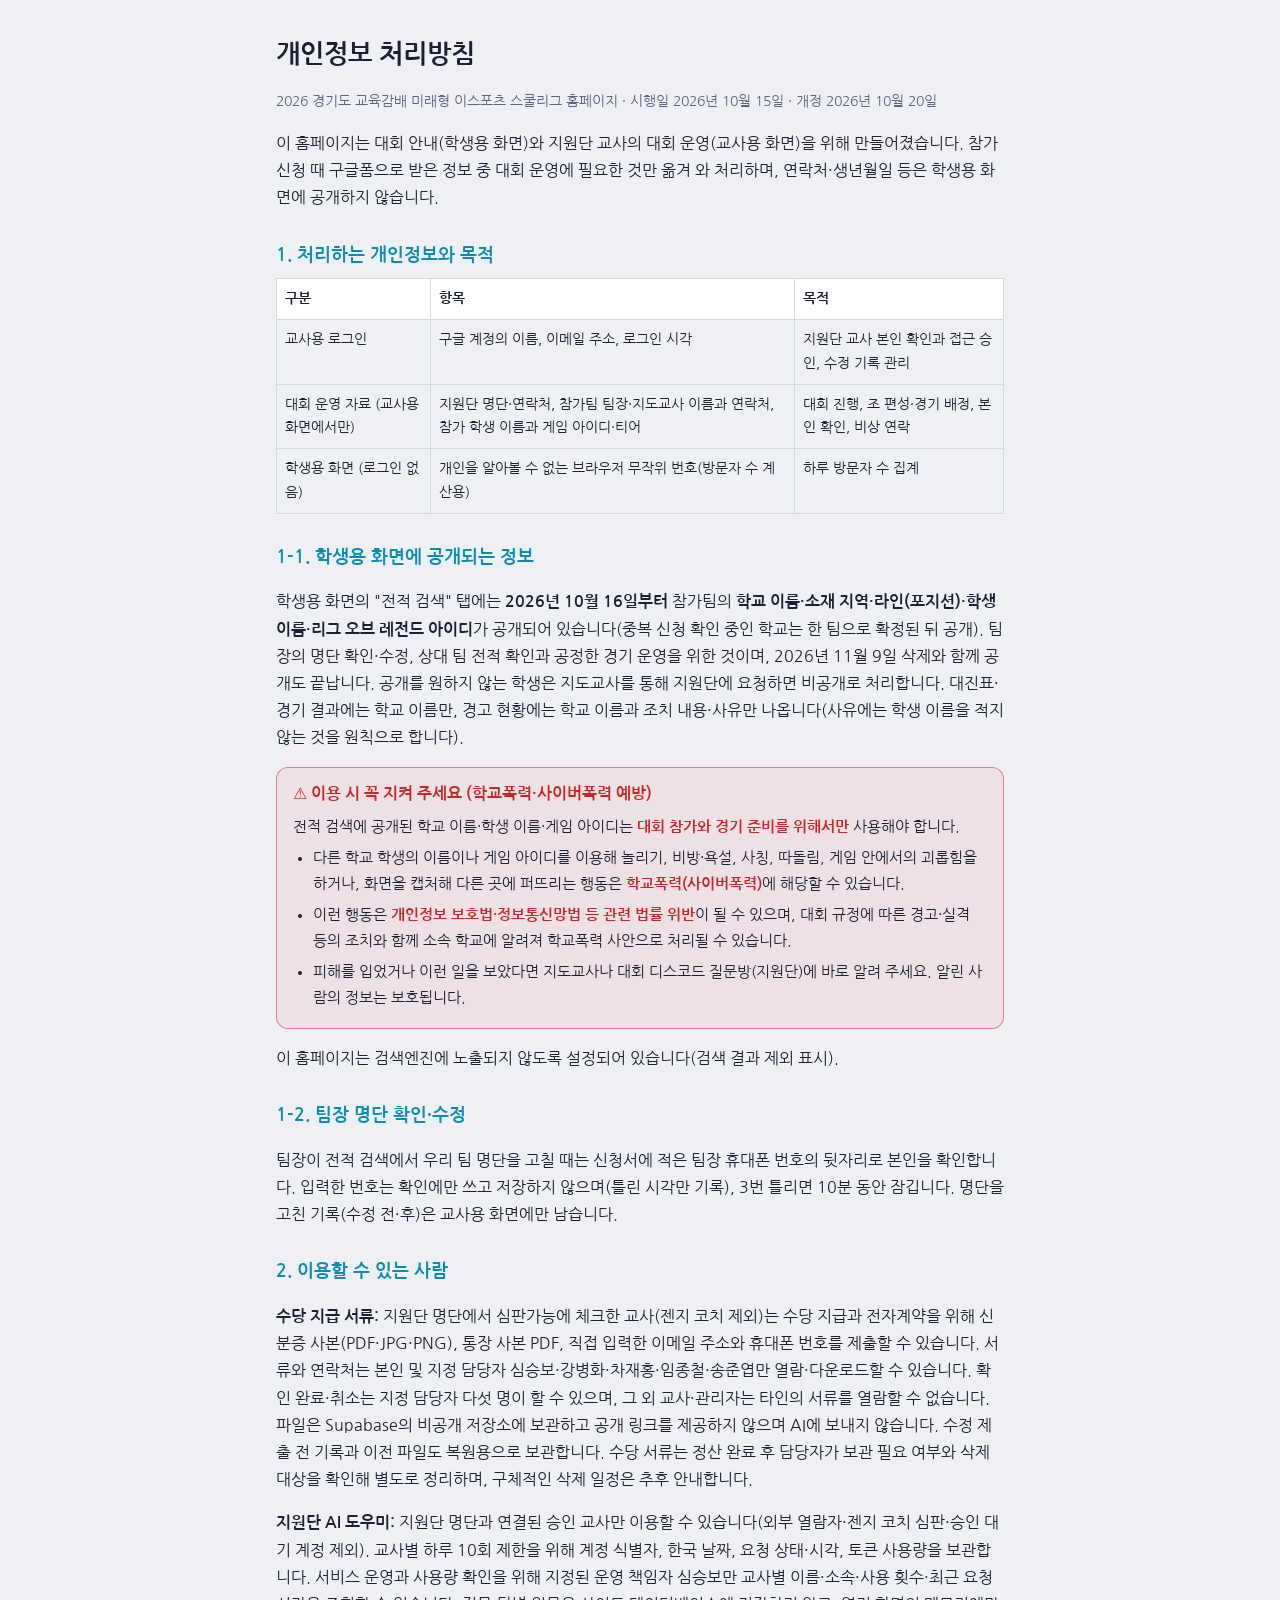
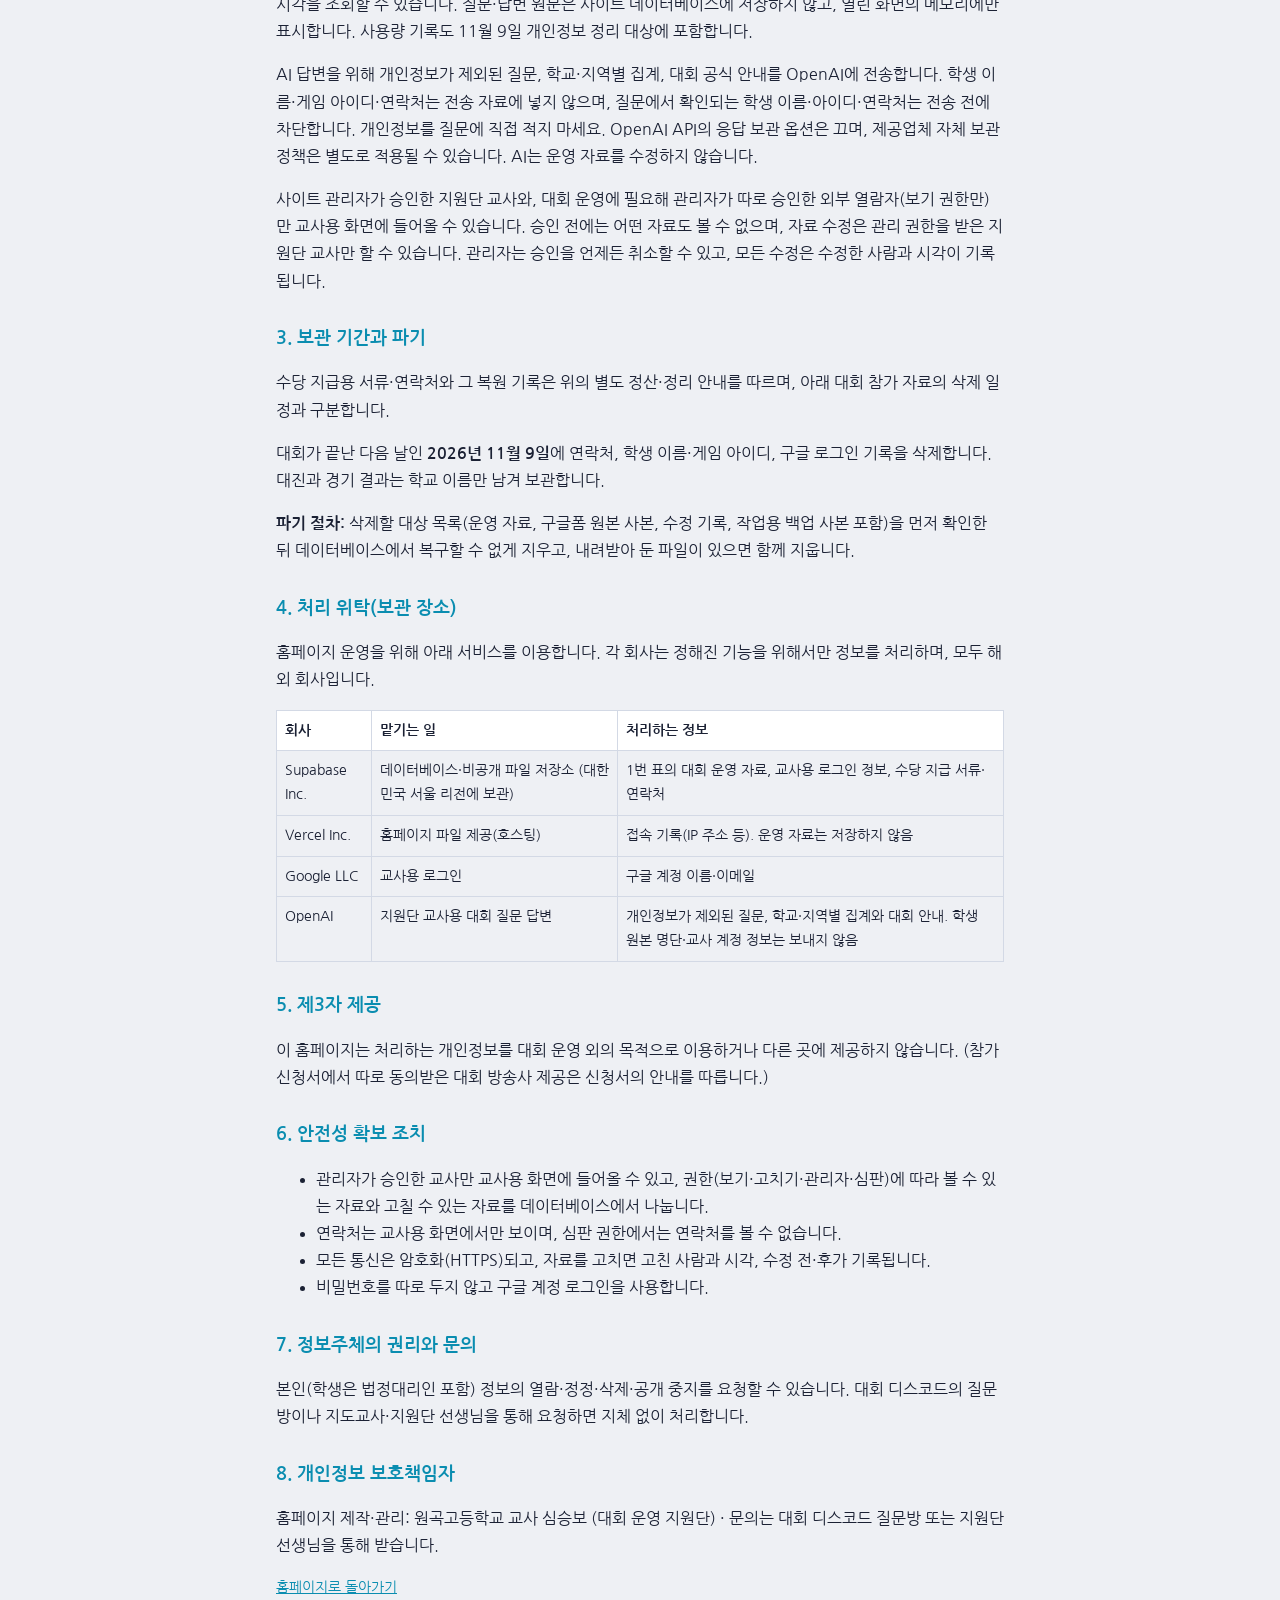
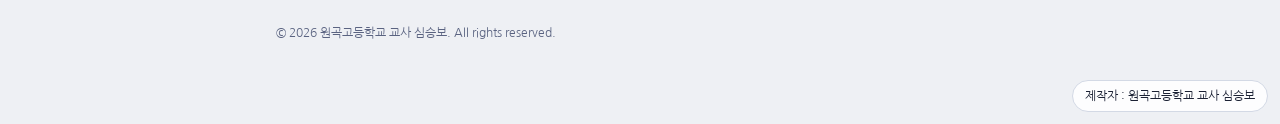
==== privacy.html @ 08988bea "수당 신분증 사본 JPG PNG 제출 지원" ====
<!DOCTYPE html>
<html lang="ko">
<head>
<meta charset="UTF-8">
<meta name="viewport" content="width=device-width, initial-scale=1">
<title>개인정보 처리방침 · 2026 이스포츠 스쿨리그</title>
<link rel="icon" href="assets/favicon.svg" type="image/svg+xml">
<meta name="robots" content="noindex, nofollow, noarchive">
<meta name="description" content="2026 경기도 교육감배 미래형 이스포츠 스쿨리그 홈페이지의 개인정보 처리방침입니다.">
<link rel="canonical" href="https://2026-esports-schoolleague.vercel.app/privacy.html">
<!-- 링크 미리보기 (카카오톡·디스코드 등) -->
<meta property="og:type" content="website">
<meta property="og:site_name" content="2026 경기도 교육감배 미래형 이스포츠 스쿨리그">
<meta property="og:title" content="개인정보 처리방침 · 2026 이스포츠 스쿨리그">
<meta property="og:description" content="2026 경기도 교육감배 미래형 이스포츠 스쿨리그 홈페이지의 개인정보 처리방침입니다.">
<meta property="og:url" content="https://2026-esports-schoolleague.vercel.app/privacy.html">
<meta property="og:image" content="https://2026-esports-schoolleague.vercel.app/assets/poster.jpg">
<meta property="og:image:width" content="1200">
<meta property="og:image:height" content="1697">
<meta property="og:image:alt" content="2026 경기도 교육감배 미래형 이스포츠 스쿨리그 포스터">
<meta property="og:locale" content="ko_KR">
<meta name="twitter:card" content="summary_large_image">
<meta name="author" content="원곡고등학교 교사 심승보">
<link rel="preconnect" href="https://fonts.googleapis.com">
<link rel="preconnect" href="https://fonts.gstatic.com" crossorigin>
<link href="https://fonts.googleapis.com/css2?family=Nanum+Gothic:wght@400;700;800&display=swap" rel="stylesheet">
<meta name="copyright" content="© 2026 원곡고등학교 교사 심승보. All rights reserved.">
<!-- 제작자: 원곡고등학교 교사 심승보 · © 2026 심승보. All rights reserved. 허락 없이 복제·수정·배포할 수 없습니다. -->
<script>try { if (localStorage.getItem("theme") === "dark") document.documentElement.dataset.theme = "dark"; } catch (e) {}</script>
<style>
  :root { --bg: #eef0f4; --card: #ffffff; --line: #d3d9e5; --text: #1b2134; --muted: #5a6381; --neon: #0a8db0; --maker-bg: rgba(255, 255, 255, .88); --warn-title: #c62828; }
  /* 홈에서 고른 다크 모드(남색)를 그대로 따름 */
  :root[data-theme="dark"] { --bg: #0a0f24; --card: #161f42; --line: #283364; --text: #e9ecff; --muted: #9aa3cc; --neon: #35e0ff; --maker-bg: rgba(10, 15, 36, .82); --warn-title: #ffb4b4; }
  * { box-sizing: border-box; }
  body { margin: 0; background: var(--bg); color: var(--text); font-family: "Nanum Gothic", "Malgun Gothic", "Apple SD Gothic Neo", system-ui, sans-serif; line-height: 1.7; }
  main { max-width: 760px; margin: 0 auto; padding: 32px 16px 48px; }
  h1 { font-size: 26px; margin: 0 0 4px; }
  h2 { font-size: 18px; margin: 28px 0 8px; color: var(--neon); }
  p, li { color: var(--text); }
  .note { color: var(--muted); font-size: 14px; }
  table { width: 100%; border-collapse: collapse; font-size: 14px; }
  th, td { border: 1px solid var(--line); padding: 8px; text-align: left; vertical-align: top; }
  th { background: var(--card); }
  a { color: var(--neon); }
  .copyright { color: var(--muted); font-size: 12px; margin-top: 24px; }
  /* 이용 주의 공지 (학교폭력·사이버폭력 예방) */
  .warn-box { border: 1px solid rgba(224, 40, 58, .55); background: rgba(224, 40, 58, .07); border-radius: 12px; padding: 12px 16px; margin: 14px 0; }
  .warn-box strong:first-child { color: var(--warn-title); }
  .warn-box p, .warn-box li { margin: 6px 0; font-size: 15px; }
  .warn-box ul { margin: 6px 0 0; padding-left: 20px; }
  /* 제작자 표시 (페이지 맨 아래 오른쪽에 붙박이, 스크롤을 따라다니지 않음) */
  .maker { width: fit-content; margin: -24px 12px 12px auto; font-size: 12px; color: var(--text);
    background: var(--maker-bg); border: 1px solid var(--line); border-radius: 999px; padding: 5px 12px; white-space: nowrap; }
  @media (max-width: 480px) { .maker { font-size: 11px; margin: -24px 8px 8px auto; padding: 4px 10px; } }
</style>
</head>
<body>
<main>
  <h1>개인정보 처리방침</h1>
  <p class="note">2026 경기도 교육감배 미래형 이스포츠 스쿨리그 홈페이지 · 시행일 2026년 10월 15일 · 개정 2026년 10월 20일</p>

  <p>이 홈페이지는 대회 안내(학생용 화면)와 지원단 교사의 대회 운영(교사용 화면)을 위해 만들어졌습니다. 참가 신청 때 구글폼으로 받은 정보 중 대회 운영에 필요한 것만 옮겨 와 처리하며, 연락처·생년월일 등은 학생용 화면에 공개하지 않습니다.</p>

  <h2>1. 처리하는 개인정보와 목적</h2>
  <table>
    <thead><tr><th>구분</th><th>항목</th><th>목적</th></tr></thead>
    <tbody>
      <tr><td>교사용 로그인</td><td>구글 계정의 이름, 이메일 주소, 로그인 시각</td><td>지원단 교사 본인 확인과 접근 승인, 수정 기록 관리</td></tr>
      <tr><td>대회 운영 자료 (교사용 화면에서만)</td><td>지원단 명단·연락처, 참가팀 팀장·지도교사 이름과 연락처, 참가 학생 이름과 게임 아이디·티어</td><td>대회 진행, 조 편성·경기 배정, 본인 확인, 비상 연락</td></tr>
      <tr><td>학생용 화면 (로그인 없음)</td><td>개인을 알아볼 수 없는 브라우저 무작위 번호(방문자 수 계산용)</td><td>하루 방문자 수 집계</td></tr>
    </tbody>
  </table>

  <h2>1-1. 학생용 화면에 공개되는 정보</h2>
  <p>학생용 화면의 "전적 검색" 탭에는 <strong>2026년 10월 16일부터</strong> 참가팀의 <strong>학교 이름·소재 지역·라인(포지션)·학생 이름·리그 오브 레전드 아이디</strong>가 공개되어 있습니다(중복 신청 확인 중인 학교는 한 팀으로 확정된 뒤 공개). 팀장의 명단 확인·수정, 상대 팀 전적 확인과 공정한 경기 운영을 위한 것이며, 2026년 11월 9일 삭제와 함께 공개도 끝납니다. 공개를 원하지 않는 학생은 지도교사를 통해 지원단에 요청하면 비공개로 처리합니다. 대진표·경기 결과에는 학교 이름만, 경고 현황에는 학교 이름과 조치 내용·사유만 나옵니다(사유에는 학생 이름을 적지 않는 것을 원칙으로 합니다).</p>
  <div class="warn-box" role="note">
    <strong>⚠️ 이용 시 꼭 지켜 주세요 (학교폭력·사이버폭력 예방)</strong>
    <p>전적 검색에 공개된 학교 이름·학생 이름·게임 아이디는 <strong>대회 참가와 경기 준비를 위해서만</strong> 사용해야 합니다.</p>
    <ul>
      <li>다른 학교 학생의 이름이나 게임 아이디를 이용해 놀리기, 비방·욕설, 사칭, 따돌림, 게임 안에서의 괴롭힘을 하거나, 화면을 캡처해 다른 곳에 퍼뜨리는 행동은 <strong>학교폭력(사이버폭력)</strong>에 해당할 수 있습니다.</li>
      <li>이런 행동은 <strong>개인정보 보호법·정보통신망법 등 관련 법률 위반</strong>이 될 수 있으며, 대회 규정에 따른 경고·실격 등의 조치와 함께 소속 학교에 알려져 학교폭력 사안으로 처리될 수 있습니다.</li>
      <li>피해를 입었거나 이런 일을 보았다면 지도교사나 대회 디스코드 질문방(지원단)에 바로 알려 주세요. 알린 사람의 정보는 보호됩니다.</li>
    </ul>
  </div>
  <p>이 홈페이지는 검색엔진에 노출되지 않도록 설정되어 있습니다(검색 결과 제외 표시).</p>

  <h2>1-2. 팀장 명단 확인·수정</h2>
  <p>팀장이 전적 검색에서 우리 팀 명단을 고칠 때는 신청서에 적은 팀장 휴대폰 번호의 뒷자리로 본인을 확인합니다. 입력한 번호는 확인에만 쓰고 저장하지 않으며(틀린 시각만 기록), 3번 틀리면 10분 동안 잠깁니다. 명단을 고친 기록(수정 전·후)은 교사용 화면에만 남습니다.</p>

  <h2>2. 이용할 수 있는 사람</h2>
  <p><strong>수당 지급 서류:</strong> 지원단 명단에서 심판가능에 체크한 교사(젠지 코치 제외)는 수당 지급과 전자계약을 위해 신분증 사본(PDF·JPG·PNG), 통장 사본 PDF, 직접 입력한 이메일 주소와 휴대폰 번호를 제출할 수 있습니다. 서류와 연락처는 본인 및 지정 담당자 심승보·강병화·차재홍·임종철·송준엽만 열람·다운로드할 수 있습니다. 확인 완료·취소는 지정 담당자 다섯 명이 할 수 있으며, 그 외 교사·관리자는 타인의 서류를 열람할 수 없습니다. 파일은 Supabase의 비공개 저장소에 보관하고 공개 링크를 제공하지 않으며 AI에 보내지 않습니다. 수정 제출 전 기록과 이전 파일도 복원용으로 보관합니다. 수당 서류는 정산 완료 후 담당자가 보관 필요 여부와 삭제 대상을 확인해 별도로 정리하며, 구체적인 삭제 일정은 추후 안내합니다.</p>
  <p><strong>지원단 AI 도우미:</strong> 지원단 명단과 연결된 승인 교사만 이용할 수 있습니다(외부 열람자·젠지 코치 심판·승인 대기 계정 제외). 교사별 하루 10회 제한을 위해 계정 식별자, 한국 날짜, 요청 상태·시각, 토큰 사용량을 보관합니다. 서비스 운영과 사용량 확인을 위해 지정된 운영 책임자 심승보만 교사별 이름·소속·사용 횟수·최근 요청 시각을 조회할 수 있습니다. 질문·답변 원문은 사이트 데이터베이스에 저장하지 않고, 열린 화면의 메모리에만 표시합니다. 사용량 기록도 11월 9일 개인정보 정리 대상에 포함합니다.</p>
  <p>AI 답변을 위해 개인정보가 제외된 질문, 학교·지역별 집계, 대회 공식 안내를 OpenAI에 전송합니다. 학생 이름·게임 아이디·연락처는 전송 자료에 넣지 않으며, 질문에서 확인되는 학생 이름·아이디·연락처는 전송 전에 차단합니다. 개인정보를 질문에 직접 적지 마세요. OpenAI API의 응답 보관 옵션은 끄며, 제공업체 자체 보관 정책은 별도로 적용될 수 있습니다. AI는 운영 자료를 수정하지 않습니다.</p>
  <p>사이트 관리자가 승인한 지원단 교사와, 대회 운영에 필요해 관리자가 따로 승인한 외부 열람자(보기 권한만)만 교사용 화면에 들어올 수 있습니다. 승인 전에는 어떤 자료도 볼 수 없으며, 자료 수정은 관리 권한을 받은 지원단 교사만 할 수 있습니다. 관리자는 승인을 언제든 취소할 수 있고, 모든 수정은 수정한 사람과 시각이 기록됩니다.</p>

  <h2>3. 보관 기간과 파기</h2>
  <p>수당 지급용 서류·연락처와 그 복원 기록은 위의 별도 정산·정리 안내를 따르며, 아래 대회 참가 자료의 삭제 일정과 구분합니다.</p>
  <p>대회가 끝난 다음 날인 <strong>2026년 11월 9일</strong>에 연락처, 학생 이름·게임 아이디, 구글 로그인 기록을 삭제합니다. 대진과 경기 결과는 학교 이름만 남겨 보관합니다.</p>
  <p><strong>파기 절차:</strong> 삭제할 대상 목록(운영 자료, 구글폼 원본 사본, 수정 기록, 작업용 백업 사본 포함)을 먼저 확인한 뒤 데이터베이스에서 복구할 수 없게 지우고, 내려받아 둔 파일이 있으면 함께 지웁니다.</p>

  <h2>4. 처리 위탁(보관 장소)</h2>
  <p>홈페이지 운영을 위해 아래 서비스를 이용합니다. 각 회사는 정해진 기능을 위해서만 정보를 처리하며, 모두 해외 회사입니다.</p>
  <table>
    <thead><tr><th>회사</th><th>맡기는 일</th><th>처리하는 정보</th></tr></thead>
    <tbody>
      <tr><td>Supabase Inc.</td><td>데이터베이스·비공개 파일 저장소 (대한민국 서울 리전에 보관)</td><td>1번 표의 대회 운영 자료, 교사용 로그인 정보, 수당 지급 서류·연락처</td></tr>
      <tr><td>Vercel Inc.</td><td>홈페이지 파일 제공(호스팅)</td><td>접속 기록(IP 주소 등). 운영 자료는 저장하지 않음</td></tr>
      <tr><td>Google LLC</td><td>교사용 로그인</td><td>구글 계정 이름·이메일</td></tr>
      <tr><td>OpenAI</td><td>지원단 교사용 대회 질문 답변</td><td>개인정보가 제외된 질문, 학교·지역별 집계와 대회 안내. 학생 원본 명단·교사 계정 정보는 보내지 않음</td></tr>
    </tbody>
  </table>

  <h2>5. 제3자 제공</h2>
  <p>이 홈페이지는 처리하는 개인정보를 대회 운영 외의 목적으로 이용하거나 다른 곳에 제공하지 않습니다. (참가 신청서에서 따로 동의받은 대회 방송사 제공은 신청서의 안내를 따릅니다.)</p>

  <h2>6. 안전성 확보 조치</h2>
  <ul>
    <li>관리자가 승인한 교사만 교사용 화면에 들어올 수 있고, 권한(보기·고치기·관리자·심판)에 따라 볼 수 있는 자료와 고칠 수 있는 자료를 데이터베이스에서 나눕니다.</li>
    <li>연락처는 교사용 화면에서만 보이며, 심판 권한에서는 연락처를 볼 수 없습니다.</li>
    <li>모든 통신은 암호화(HTTPS)되고, 자료를 고치면 고친 사람과 시각, 수정 전·후가 기록됩니다.</li>
    <li>비밀번호를 따로 두지 않고 구글 계정 로그인을 사용합니다.</li>
  </ul>

  <h2>7. 정보주체의 권리와 문의</h2>
  <p>본인(학생은 법정대리인 포함) 정보의 열람·정정·삭제·공개 중지를 요청할 수 있습니다. 대회 디스코드의 질문방이나 지도교사·지원단 선생님을 통해 요청하면 지체 없이 처리합니다.</p>

  <h2>8. 개인정보 보호책임자</h2>
  <p>홈페이지 제작·관리: 원곡고등학교 교사 심승보 (대회 운영 지원단) · 문의는 대회 디스코드 질문방 또는 지원단 선생님을 통해 받습니다.</p>

  <p class="note"><a href="./">홈페이지로 돌아가기</a></p>
  <p class="copyright">© 2026 원곡고등학교 교사 심승보. All rights reserved.</p>
</main>
<div class="maker">제작자 : 원곡고등학교 교사 심승보</div>
</body>
</html>
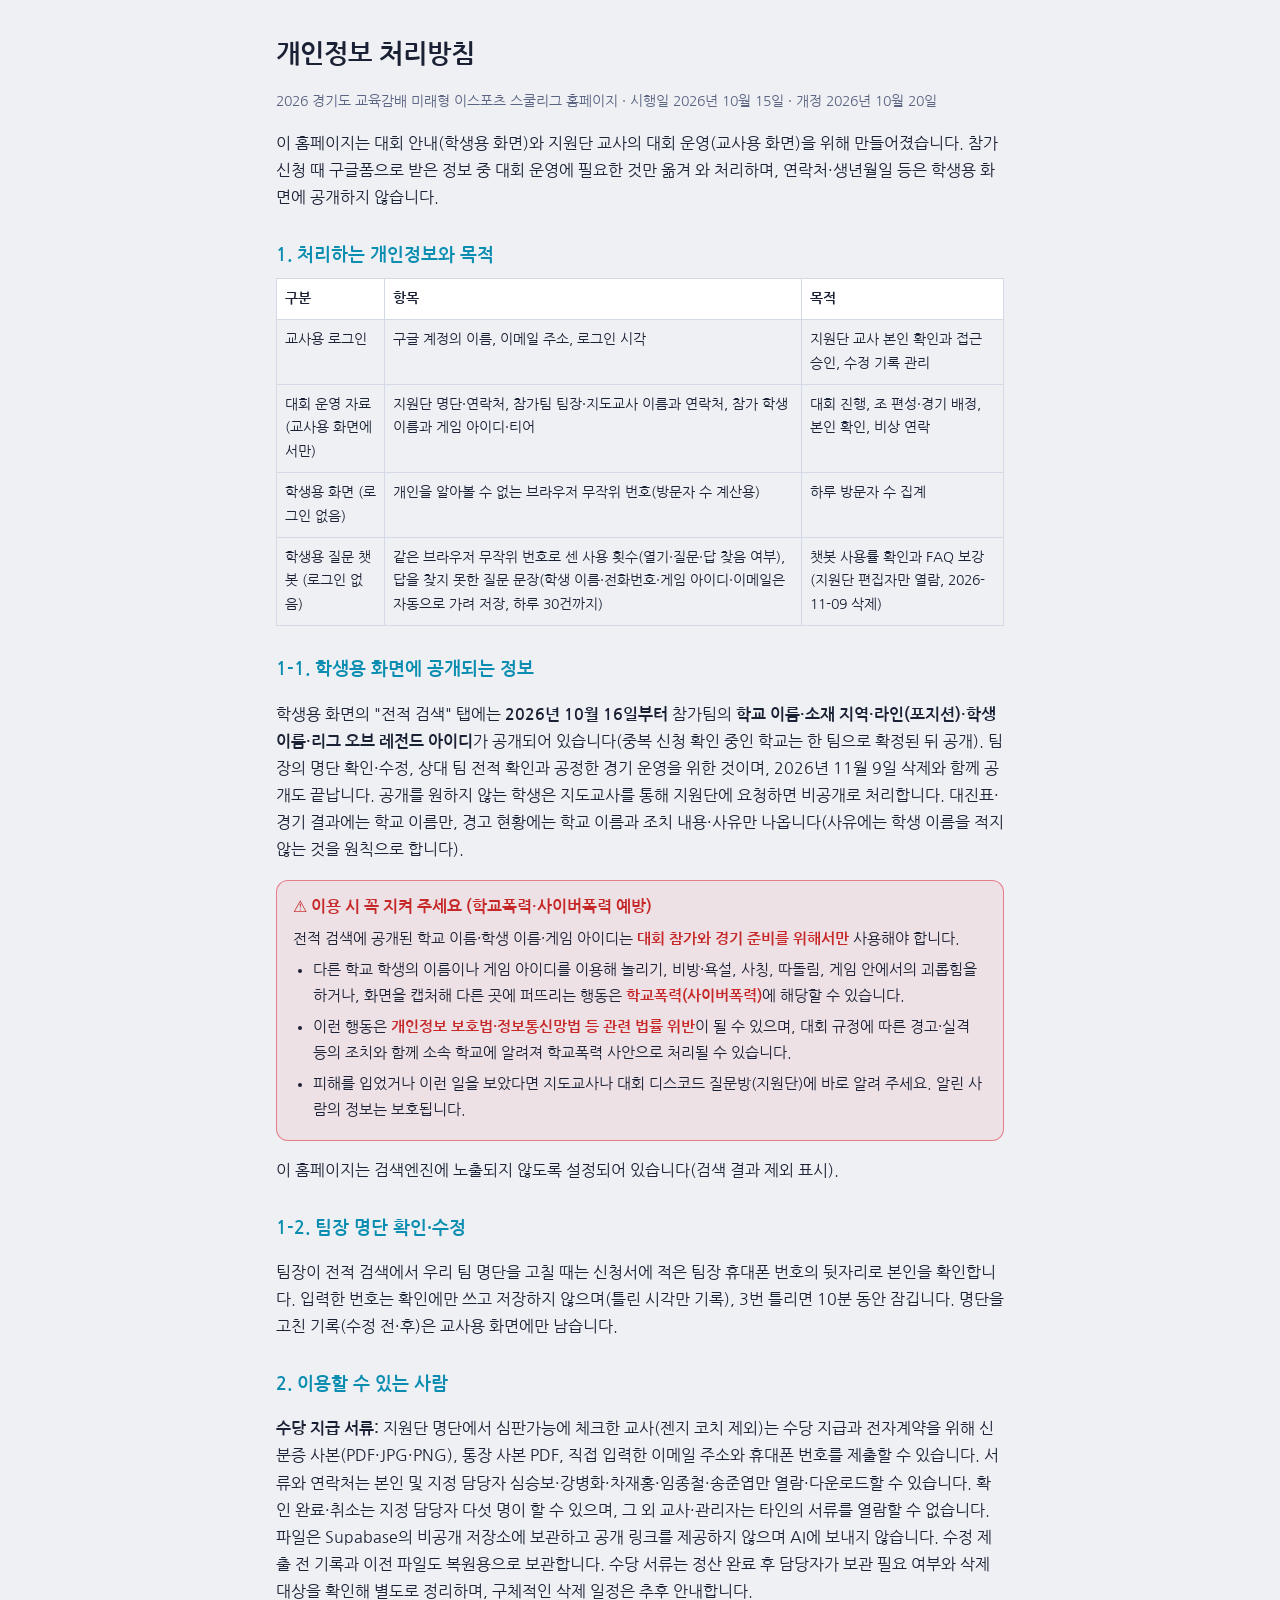
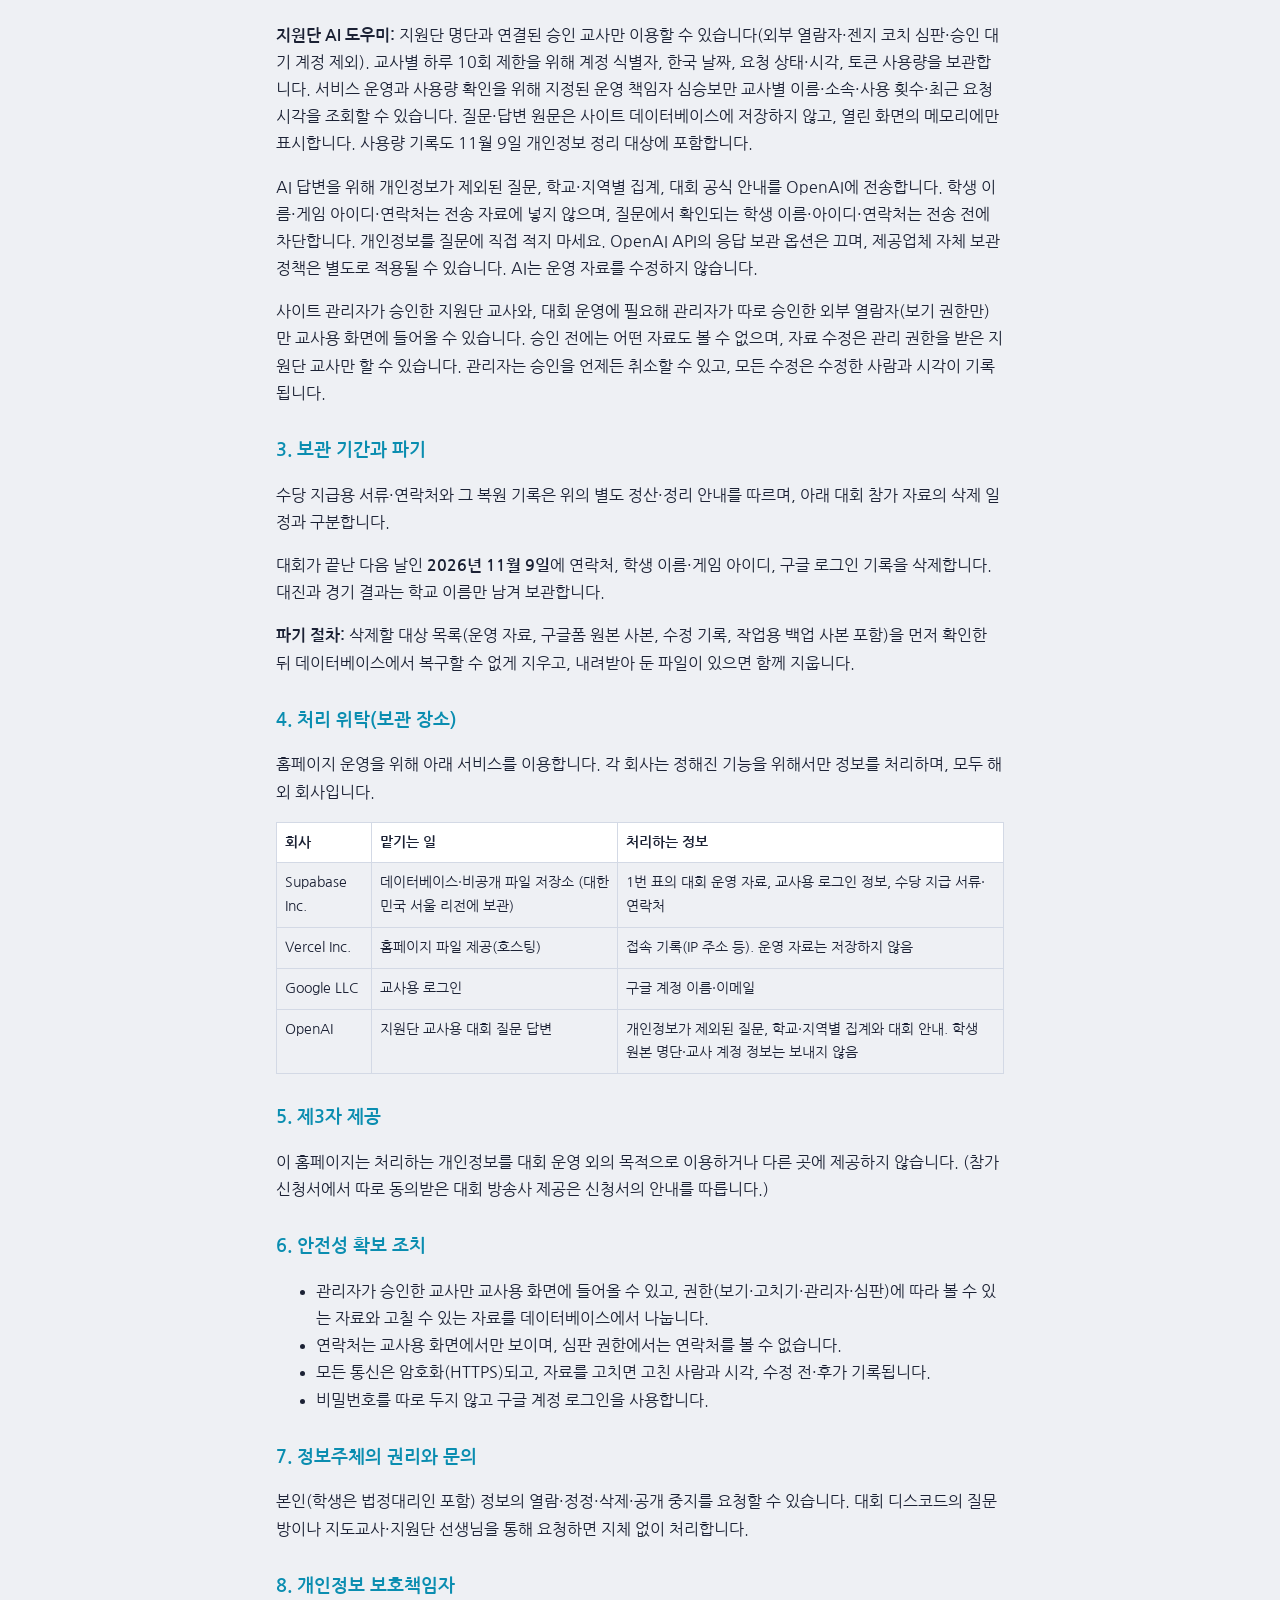
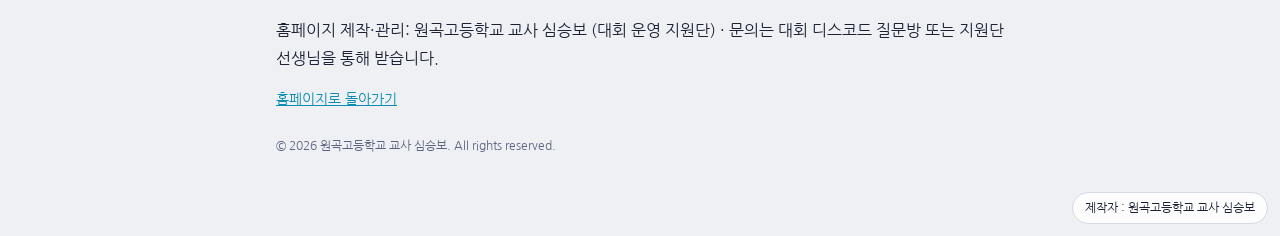
==== commit c3ba0bde: "개인정보 처리방침: 질문 챗봇 사용 기록·못 찾은 질문(가림 저장) 항목 추가 Co-Authored-By: Claude Opus 5.5 <noreply@anthropic.com>" ====
--- a/privacy.html
+++ b/privacy.html
@@ -68,6 +68,7 @@
       <tr><td>교사용 로그인</td><td>구글 계정의 이름, 이메일 주소, 로그인 시각</td><td>지원단 교사 본인 확인과 접근 승인, 수정 기록 관리</td></tr>
       <tr><td>대회 운영 자료 (교사용 화면에서만)</td><td>지원단 명단·연락처, 참가팀 팀장·지도교사 이름과 연락처, 참가 학생 이름과 게임 아이디·티어</td><td>대회 진행, 조 편성·경기 배정, 본인 확인, 비상 연락</td></tr>
       <tr><td>학생용 화면 (로그인 없음)</td><td>개인을 알아볼 수 없는 브라우저 무작위 번호(방문자 수 계산용)</td><td>하루 방문자 수 집계</td></tr>
+      <tr><td>학생용 질문 챗봇 (로그인 없음)</td><td>같은 브라우저 무작위 번호로 센 사용 횟수(열기·질문·답 찾음 여부), 답을 찾지 못한 질문 문장(학생 이름·전화번호·게임 아이디·이메일은 자동으로 가려 저장, 하루 30건까지)</td><td>챗봇 사용률 확인과 FAQ 보강(지원단 편집자만 열람, 2026-11-09 삭제)</td></tr>
     </tbody>
   </table>
 
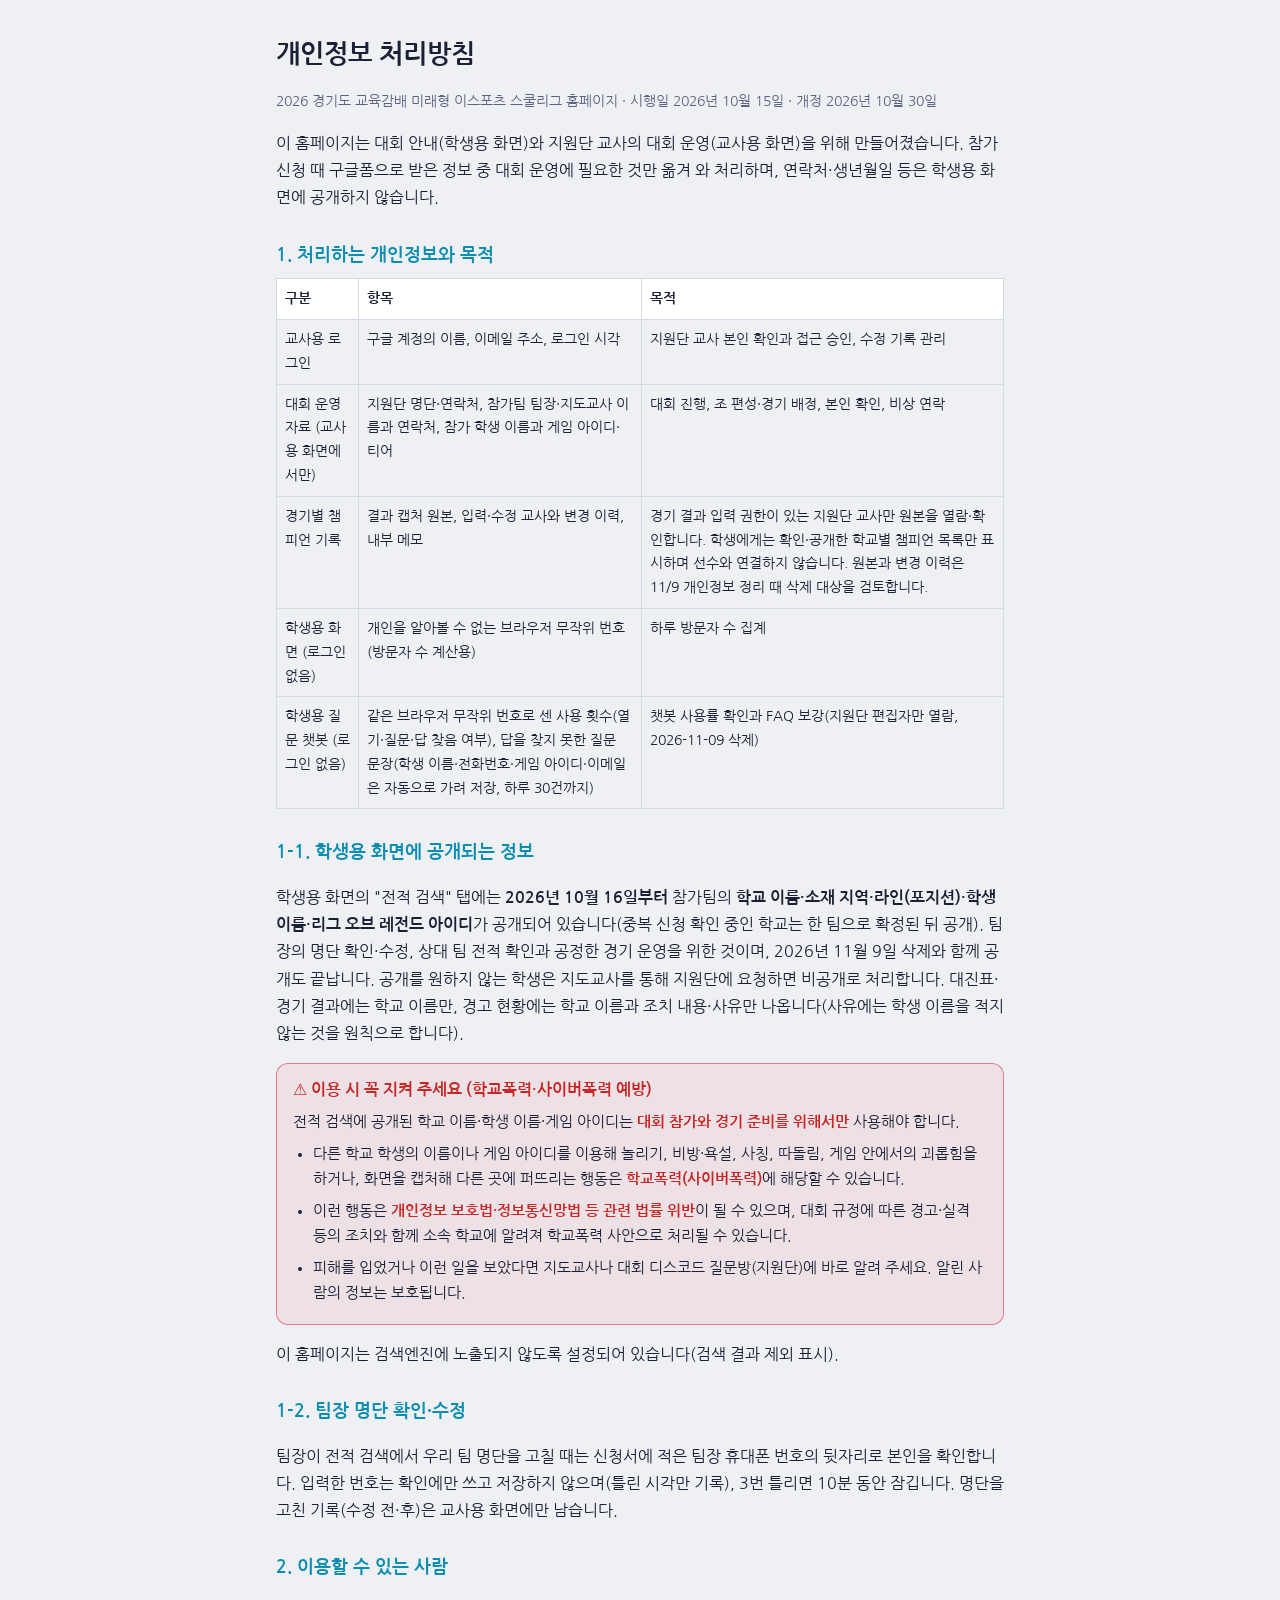
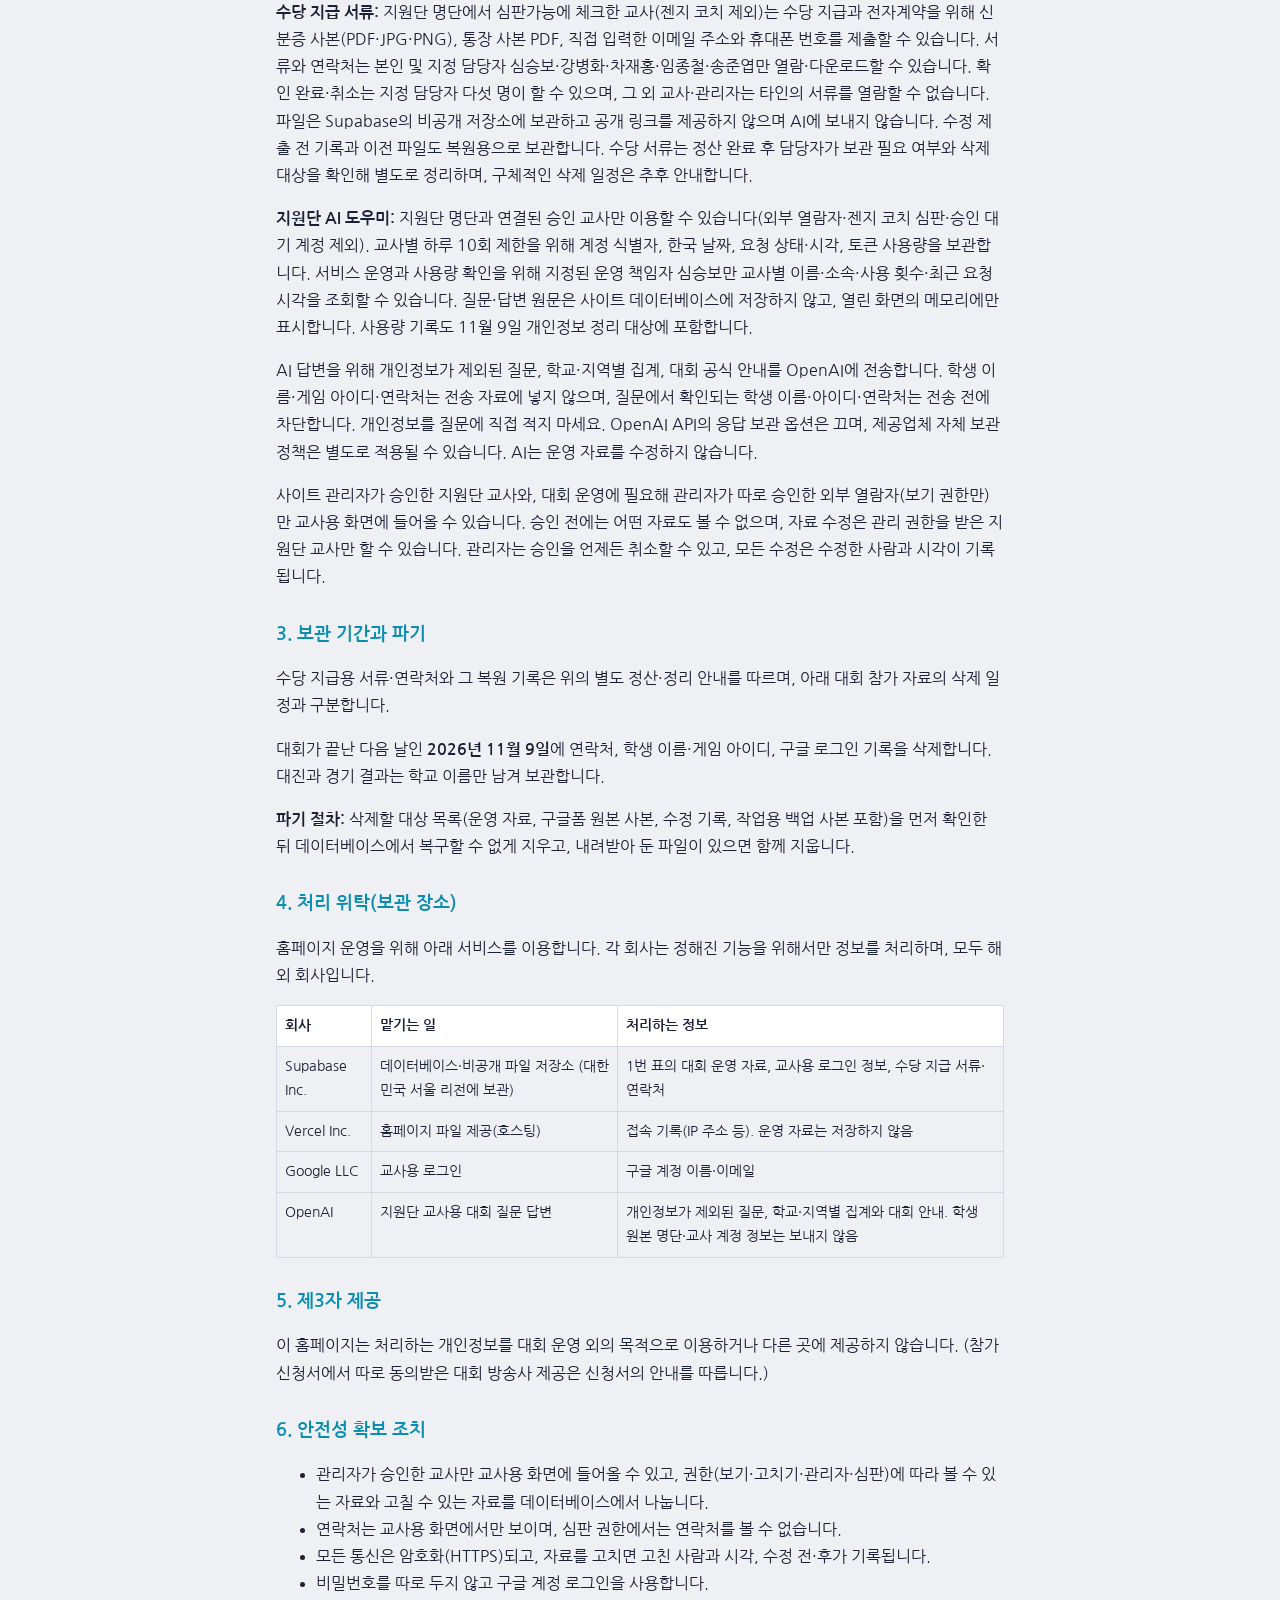
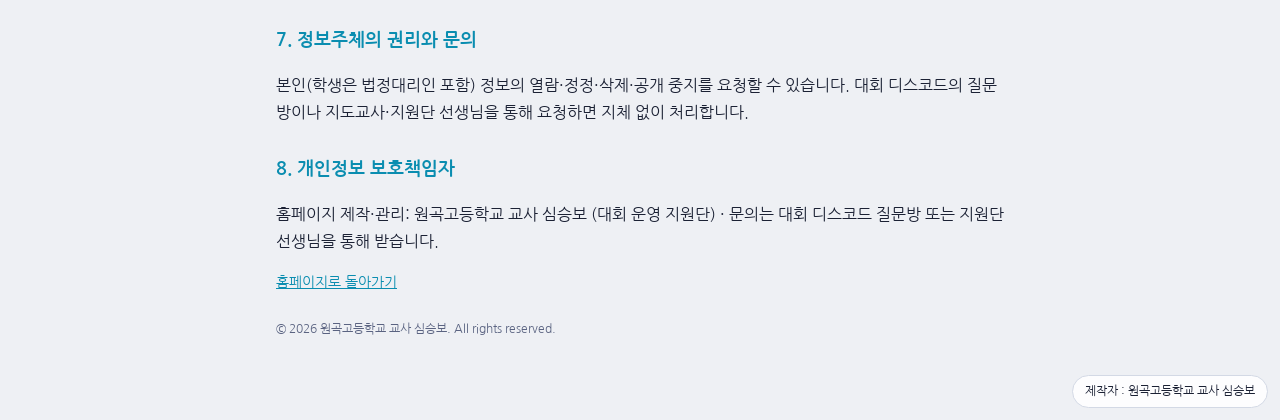
==== commit d5003ada: "경기 캡처 비공개 저장과 팀별 챔피언 기록 공개 기능 추가" ====
--- a/privacy.html
+++ b/privacy.html
@@ -57,7 +57,7 @@
 <body>
 <main>
   <h1>개인정보 처리방침</h1>
-  <p class="note">2026 경기도 교육감배 미래형 이스포츠 스쿨리그 홈페이지 · 시행일 2026년 10월 15일 · 개정 2026년 10월 20일</p>
+  <p class="note">2026 경기도 교육감배 미래형 이스포츠 스쿨리그 홈페이지 · 시행일 2026년 10월 15일 · 개정 2026년 10월 30일</p>
 
   <p>이 홈페이지는 대회 안내(학생용 화면)와 지원단 교사의 대회 운영(교사용 화면)을 위해 만들어졌습니다. 참가 신청 때 구글폼으로 받은 정보 중 대회 운영에 필요한 것만 옮겨 와 처리하며, 연락처·생년월일 등은 학생용 화면에 공개하지 않습니다.</p>
 
@@ -67,6 +67,7 @@
     <tbody>
       <tr><td>교사용 로그인</td><td>구글 계정의 이름, 이메일 주소, 로그인 시각</td><td>지원단 교사 본인 확인과 접근 승인, 수정 기록 관리</td></tr>
       <tr><td>대회 운영 자료 (교사용 화면에서만)</td><td>지원단 명단·연락처, 참가팀 팀장·지도교사 이름과 연락처, 참가 학생 이름과 게임 아이디·티어</td><td>대회 진행, 조 편성·경기 배정, 본인 확인, 비상 연락</td></tr>
+      <tr><td>경기별 챔피언 기록</td><td>결과 캡처 원본, 입력·수정 교사와 변경 이력, 내부 메모</td><td>경기 결과 입력 권한이 있는 지원단 교사만 원본을 열람·확인합니다. 학생에게는 확인·공개한 학교별 챔피언 목록만 표시하며 선수와 연결하지 않습니다. 원본과 변경 이력은 11/9 개인정보 정리 때 삭제 대상을 검토합니다.</td></tr>
       <tr><td>학생용 화면 (로그인 없음)</td><td>개인을 알아볼 수 없는 브라우저 무작위 번호(방문자 수 계산용)</td><td>하루 방문자 수 집계</td></tr>
       <tr><td>학생용 질문 챗봇 (로그인 없음)</td><td>같은 브라우저 무작위 번호로 센 사용 횟수(열기·질문·답 찾음 여부), 답을 찾지 못한 질문 문장(학생 이름·전화번호·게임 아이디·이메일은 자동으로 가려 저장, 하루 30건까지)</td><td>챗봇 사용률 확인과 FAQ 보강(지원단 편집자만 열람, 2026-11-09 삭제)</td></tr>
     </tbody>
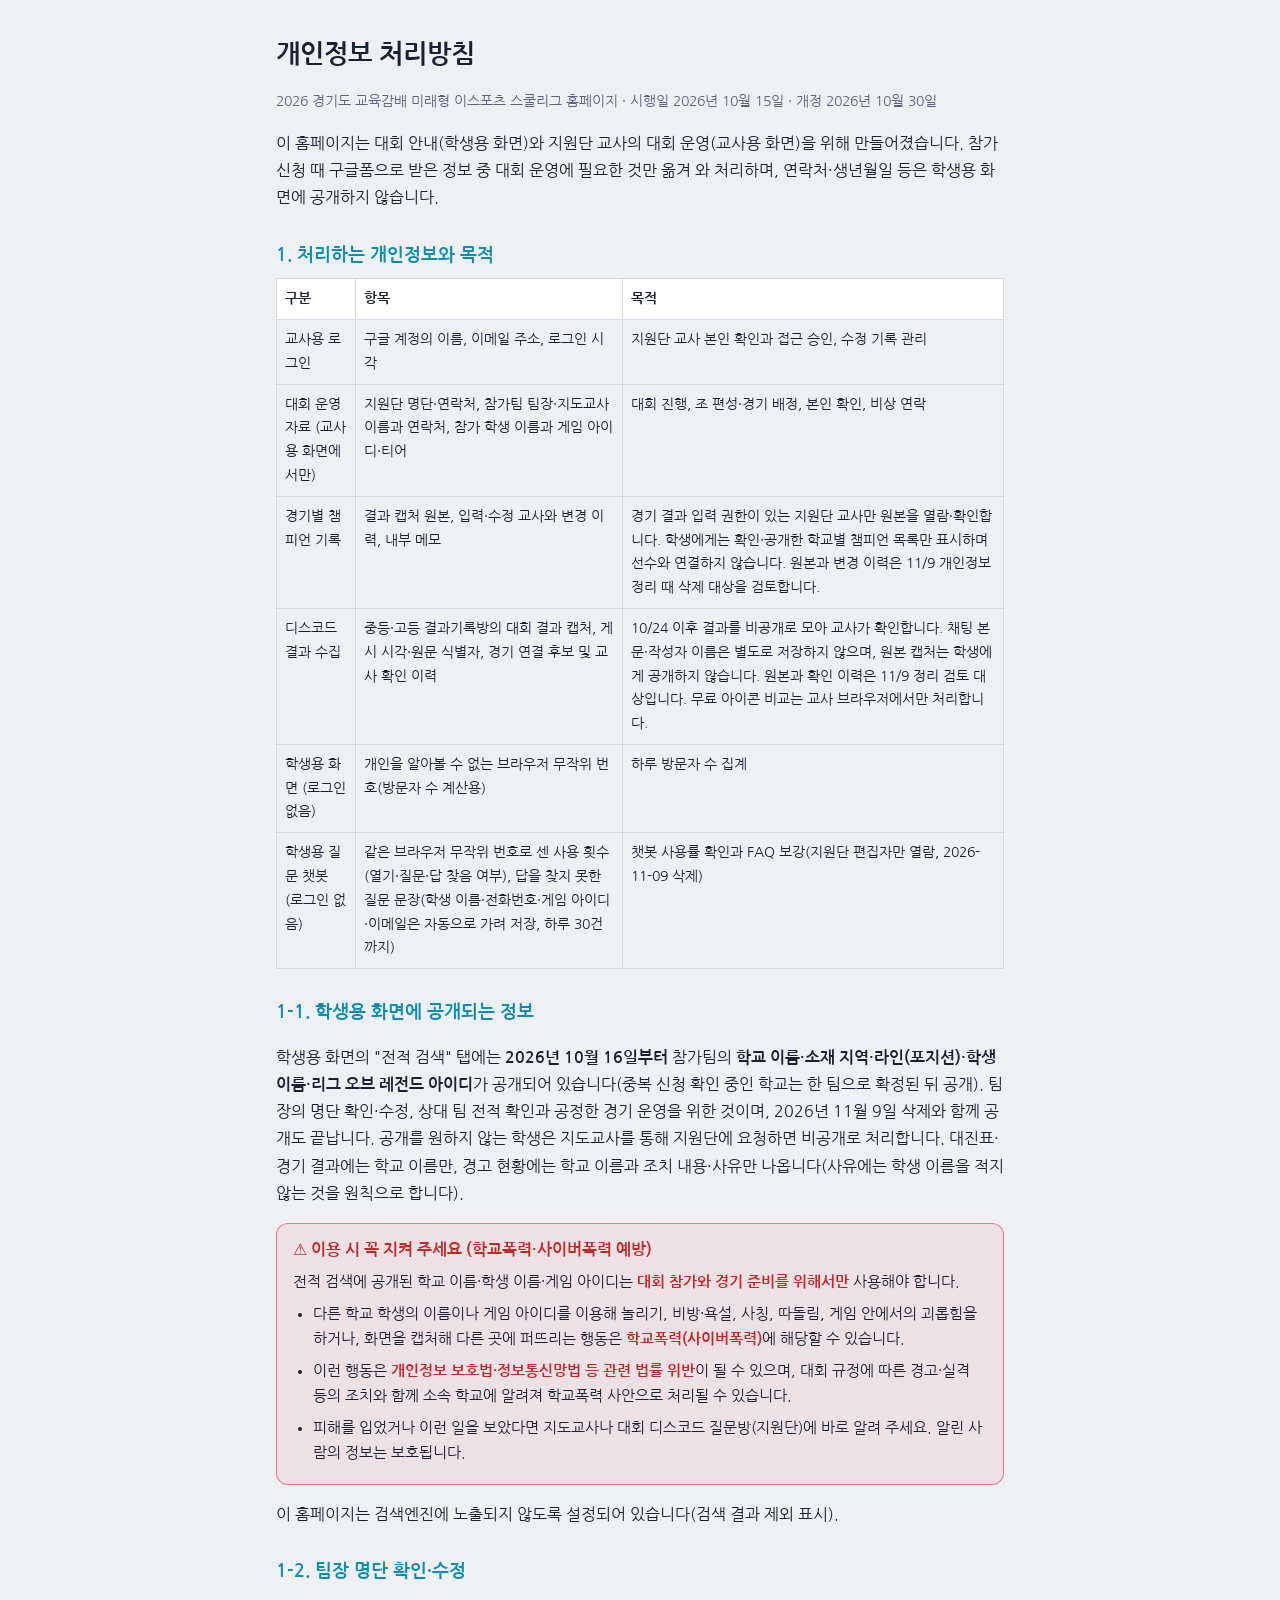
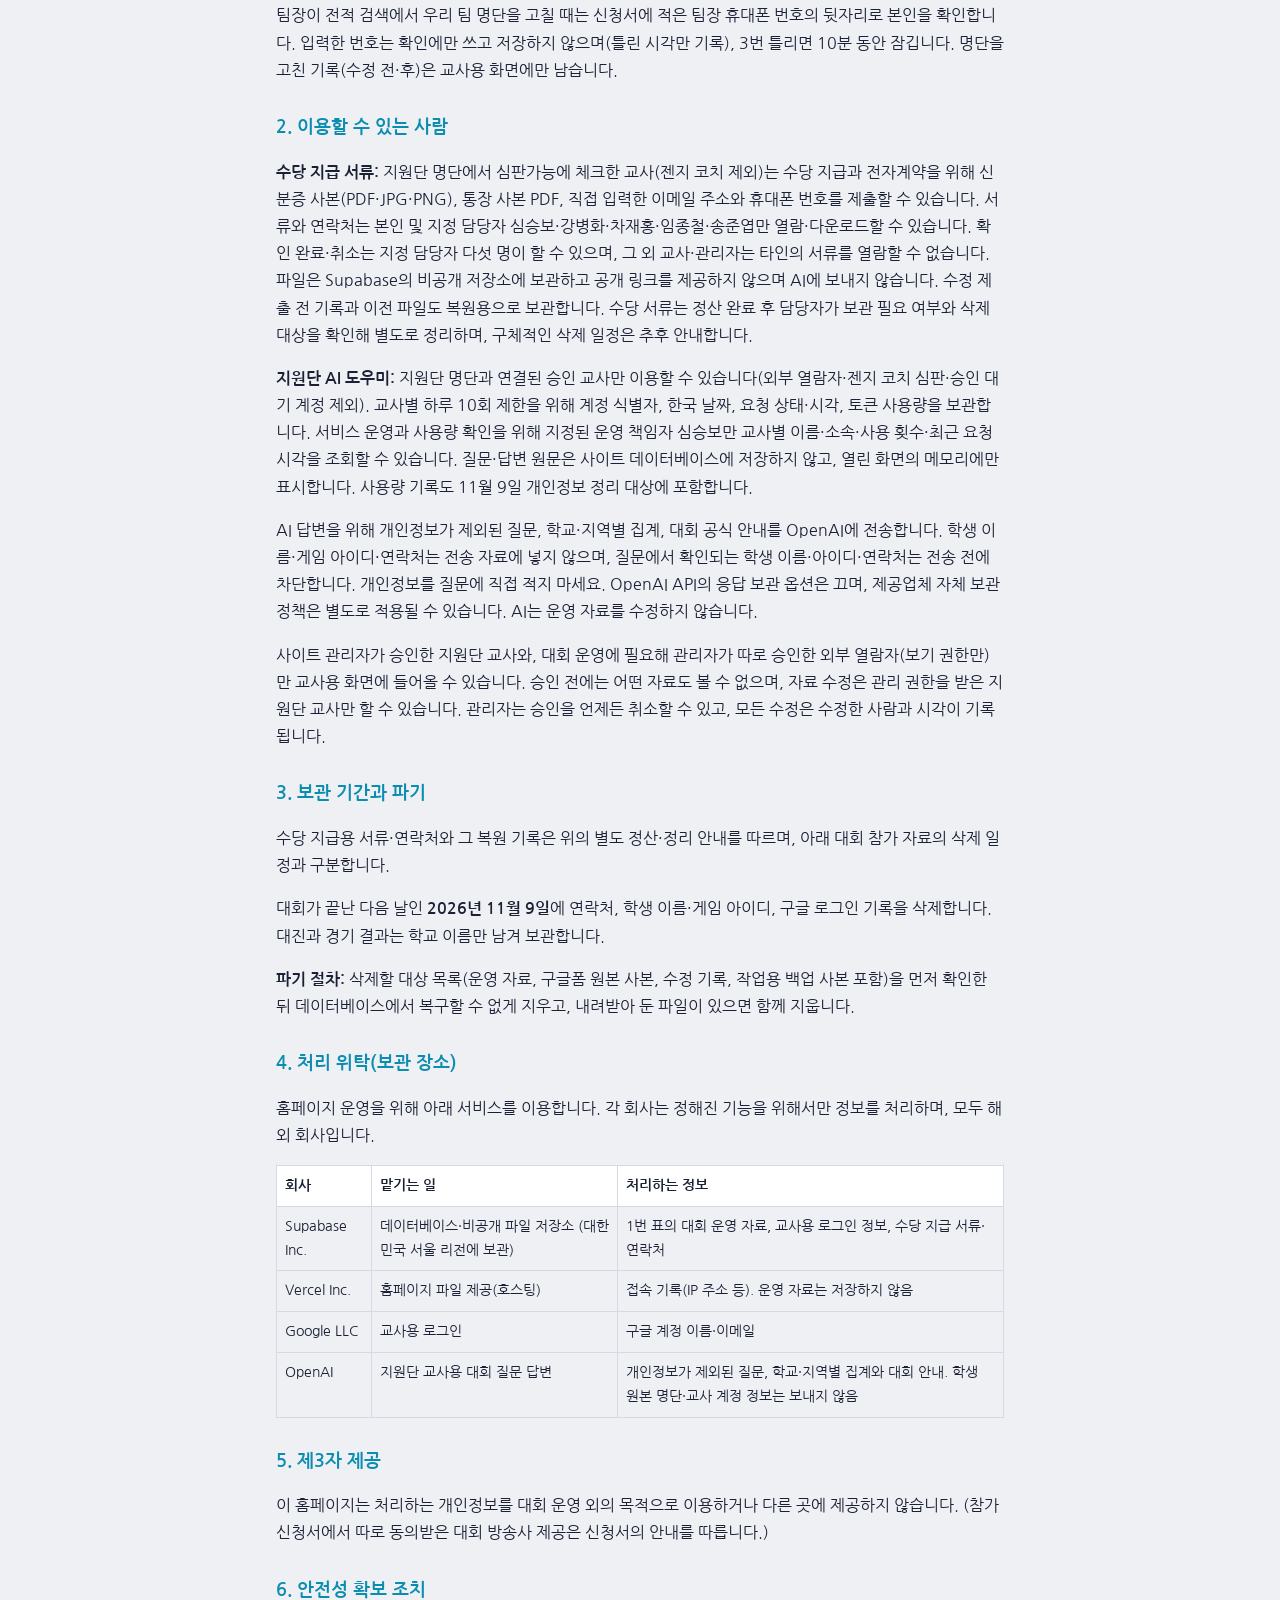
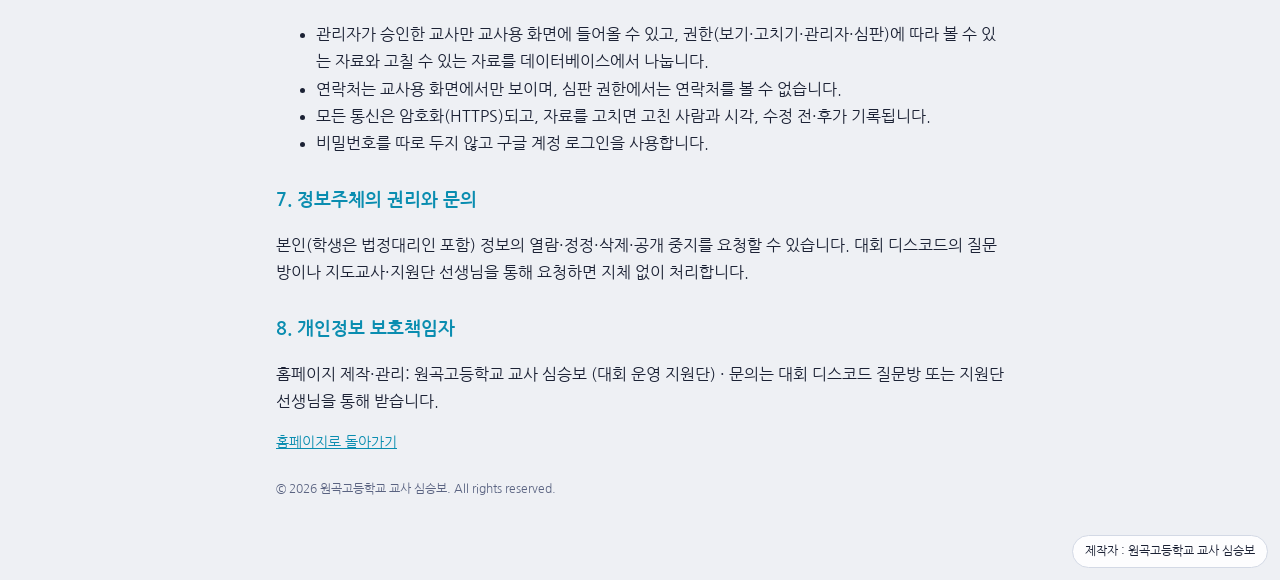
==== commit 6389cef9: "디스코드 결과 캡처 수집 검토와 무료 챔피언 인식 시험 추가" ====
--- a/privacy.html
+++ b/privacy.html
@@ -68,6 +68,7 @@
       <tr><td>교사용 로그인</td><td>구글 계정의 이름, 이메일 주소, 로그인 시각</td><td>지원단 교사 본인 확인과 접근 승인, 수정 기록 관리</td></tr>
       <tr><td>대회 운영 자료 (교사용 화면에서만)</td><td>지원단 명단·연락처, 참가팀 팀장·지도교사 이름과 연락처, 참가 학생 이름과 게임 아이디·티어</td><td>대회 진행, 조 편성·경기 배정, 본인 확인, 비상 연락</td></tr>
       <tr><td>경기별 챔피언 기록</td><td>결과 캡처 원본, 입력·수정 교사와 변경 이력, 내부 메모</td><td>경기 결과 입력 권한이 있는 지원단 교사만 원본을 열람·확인합니다. 학생에게는 확인·공개한 학교별 챔피언 목록만 표시하며 선수와 연결하지 않습니다. 원본과 변경 이력은 11/9 개인정보 정리 때 삭제 대상을 검토합니다.</td></tr>
+      <tr><td>디스코드 결과 수집</td><td>중등·고등 결과기록방의 대회 결과 캡처, 게시 시각·원문 식별자, 경기 연결 후보 및 교사 확인 이력</td><td>10/24 이후 결과를 비공개로 모아 교사가 확인합니다. 채팅 본문·작성자 이름은 별도로 저장하지 않으며, 원본 캡처는 학생에게 공개하지 않습니다. 원본과 확인 이력은 11/9 정리 검토 대상입니다. 무료 아이콘 비교는 교사 브라우저에서만 처리합니다.</td></tr>
       <tr><td>학생용 화면 (로그인 없음)</td><td>개인을 알아볼 수 없는 브라우저 무작위 번호(방문자 수 계산용)</td><td>하루 방문자 수 집계</td></tr>
       <tr><td>학생용 질문 챗봇 (로그인 없음)</td><td>같은 브라우저 무작위 번호로 센 사용 횟수(열기·질문·답 찾음 여부), 답을 찾지 못한 질문 문장(학생 이름·전화번호·게임 아이디·이메일은 자동으로 가려 저장, 하루 30건까지)</td><td>챗봇 사용률 확인과 FAQ 보강(지원단 편집자만 열람, 2026-11-09 삭제)</td></tr>
     </tbody>
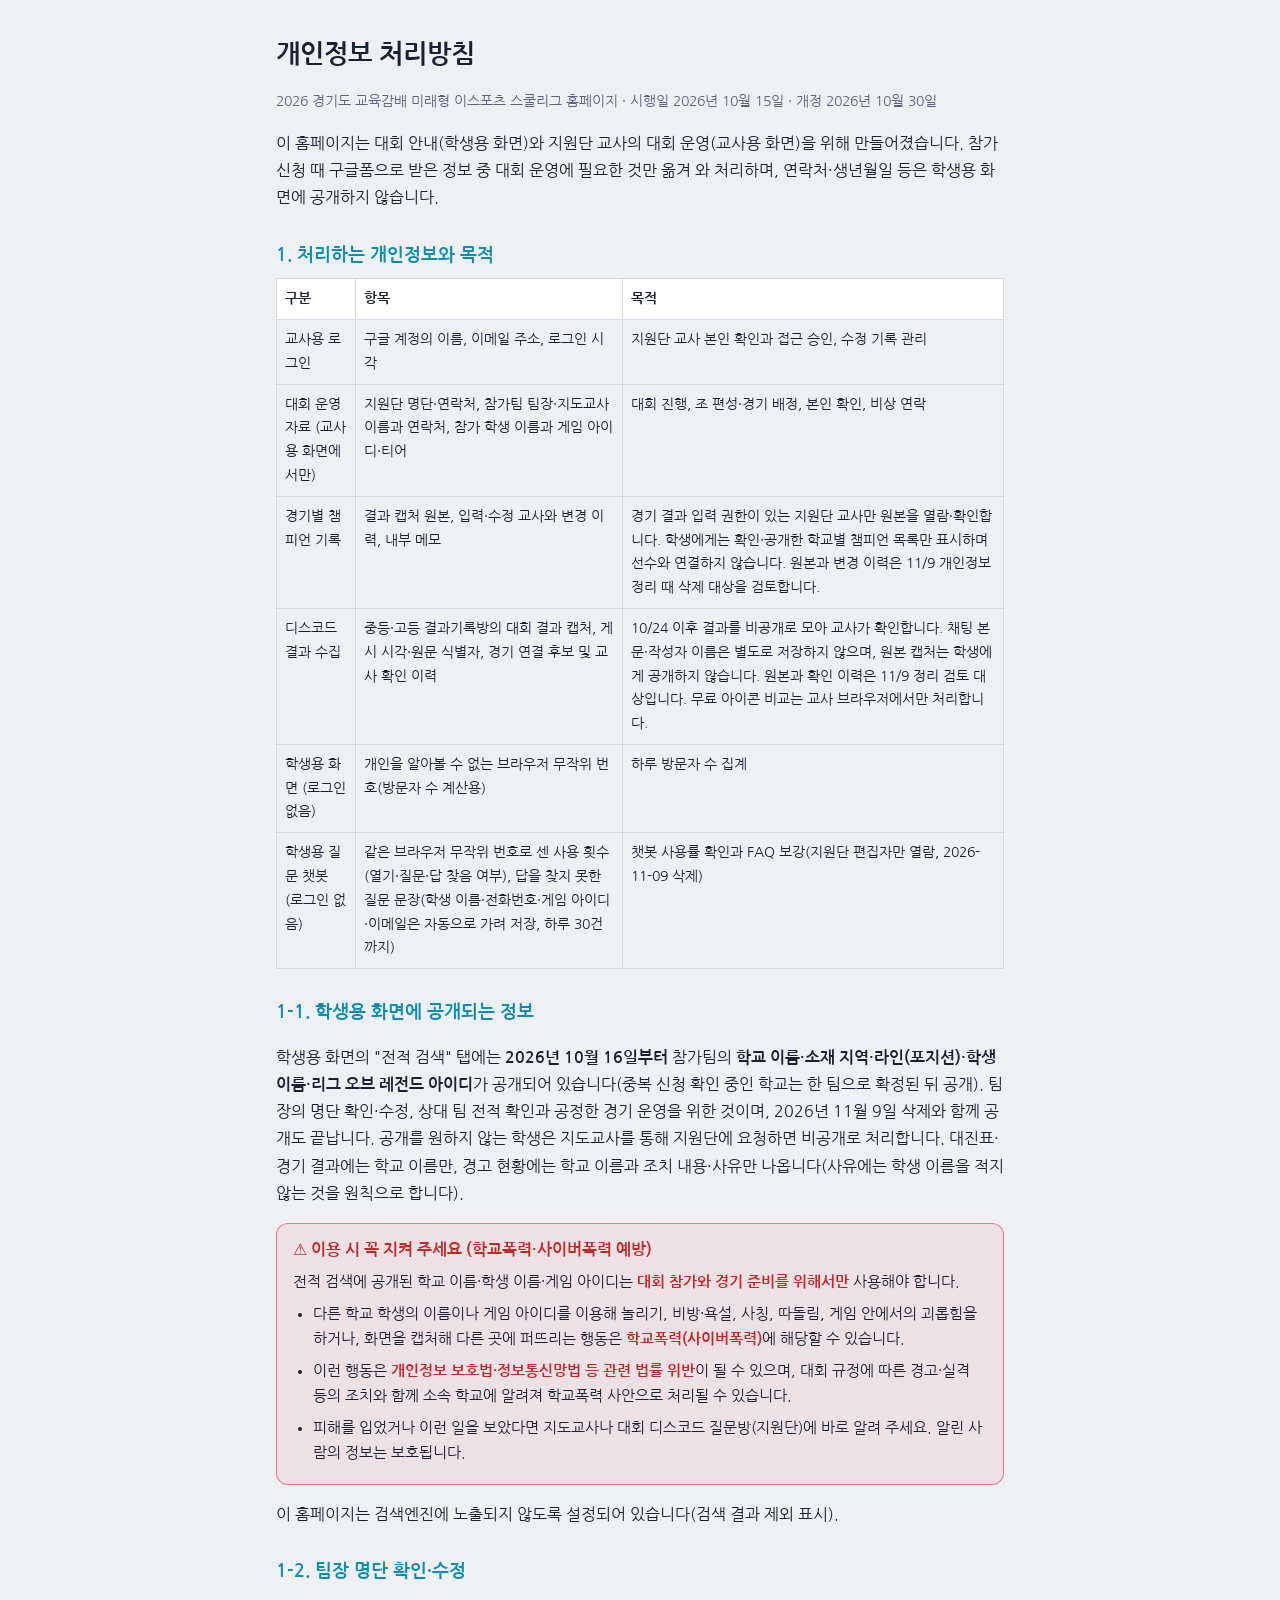
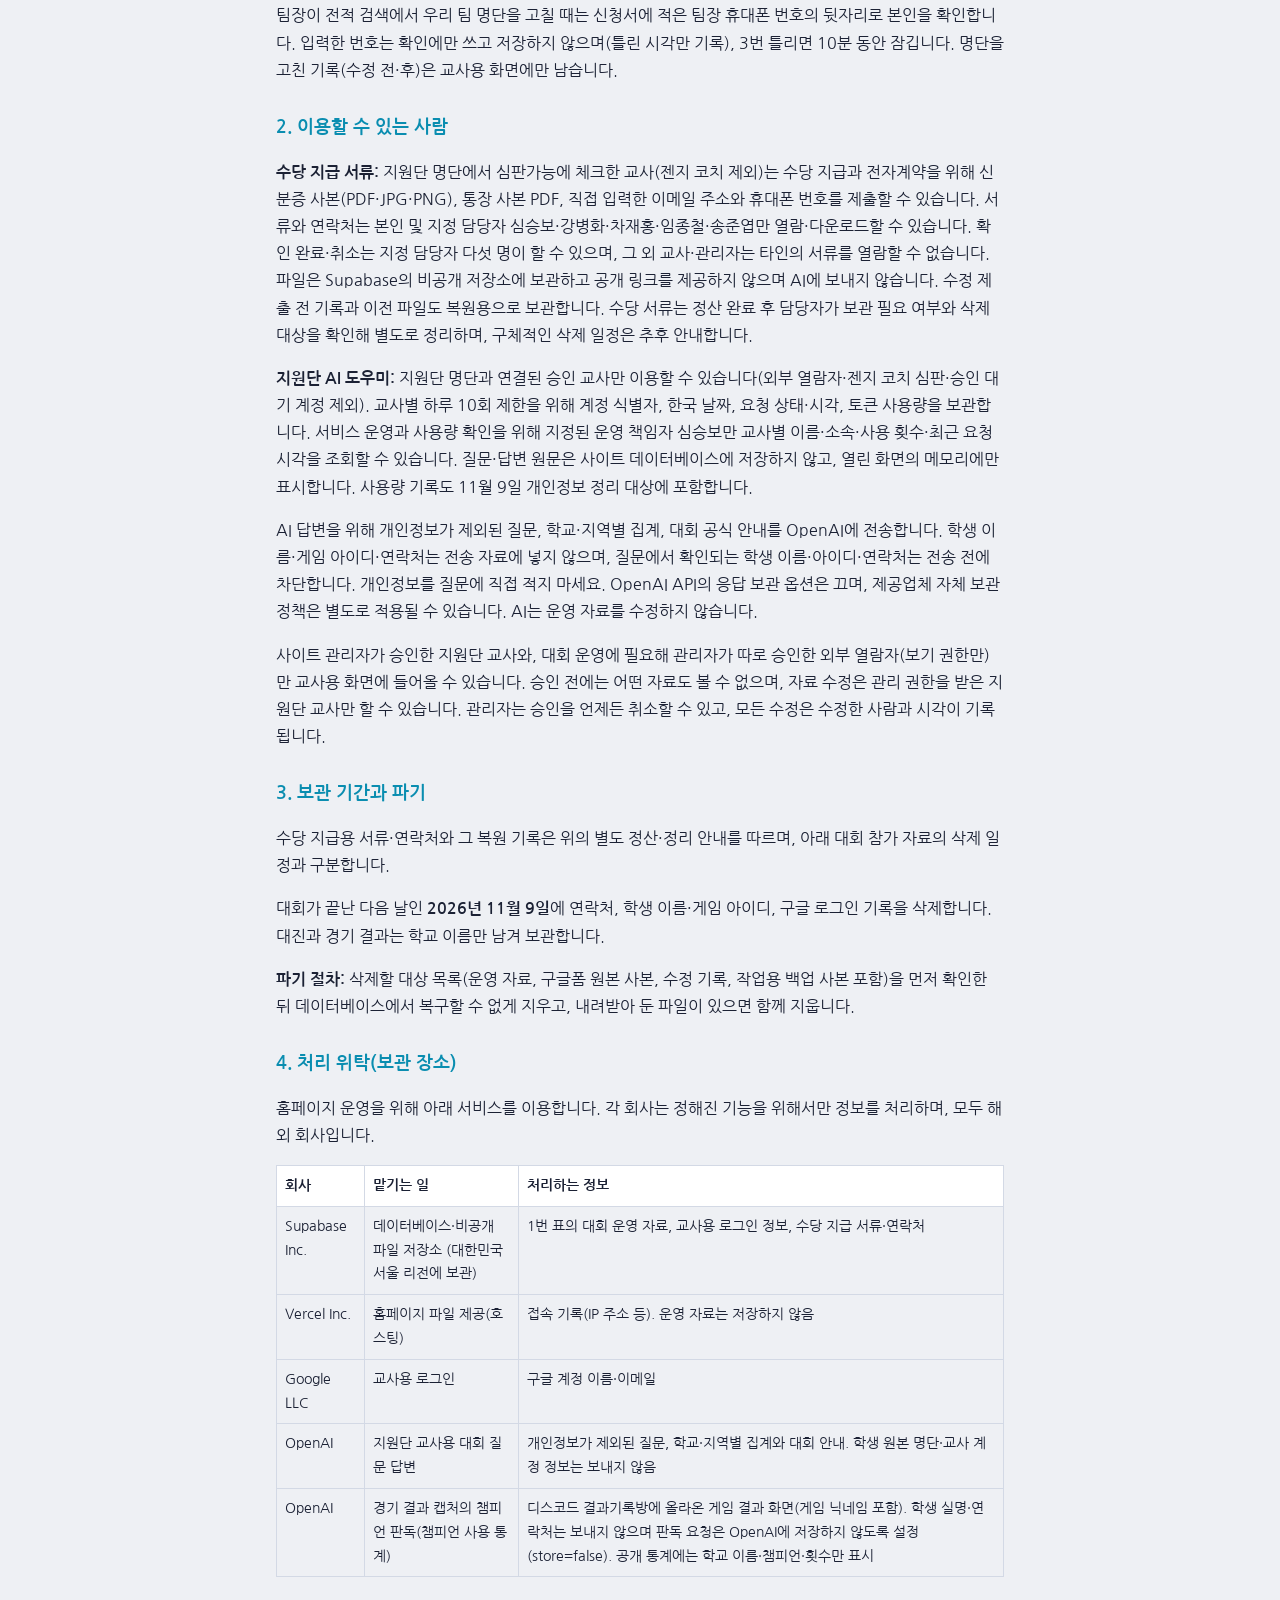
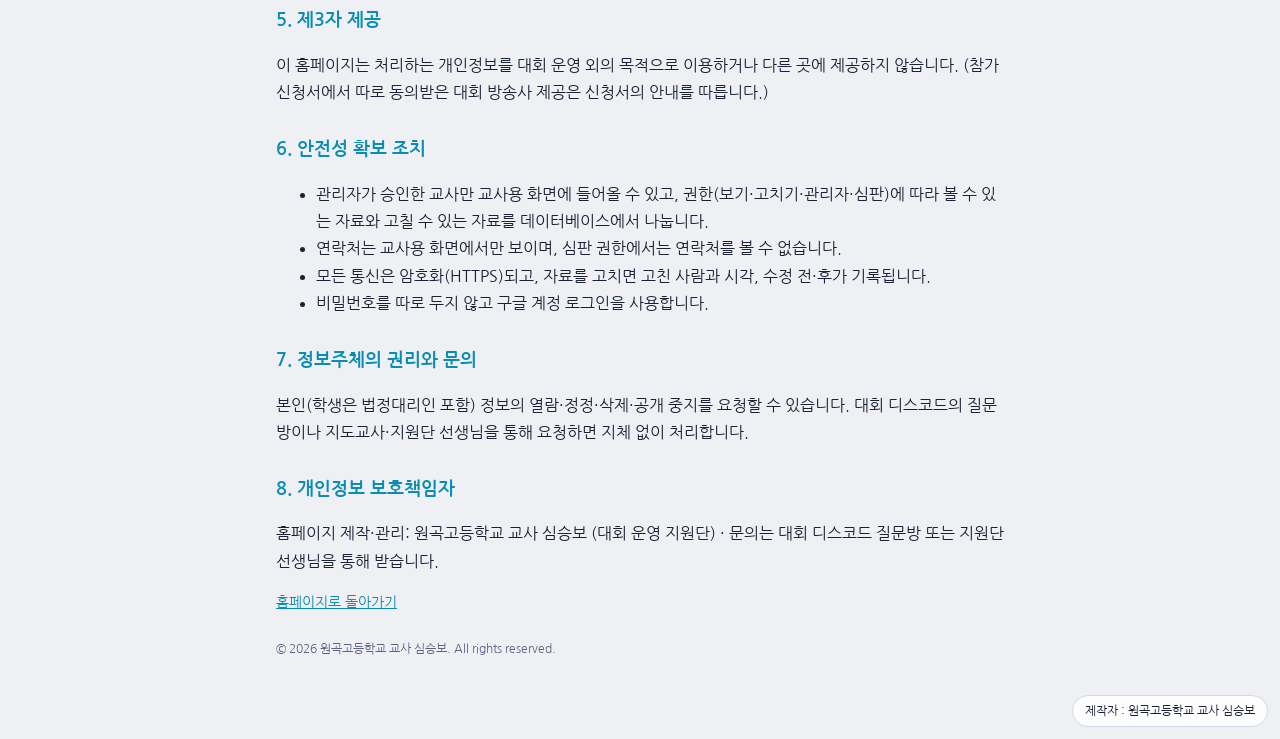
==== commit 1a41b7b8: "본선 진출 32개 학교 챔피언 사용 통계: 결과기록방 캡처 AI 판독(gpt-5.5)+공식 아이콘 대조로 확정한 칸만 집계, 학교 팝업 TOP 5·대진표 TOP 10(승률 포함)," ====
--- a/privacy.html
+++ b/privacy.html
@@ -110,6 +110,7 @@
       <tr><td>Vercel Inc.</td><td>홈페이지 파일 제공(호스팅)</td><td>접속 기록(IP 주소 등). 운영 자료는 저장하지 않음</td></tr>
       <tr><td>Google LLC</td><td>교사용 로그인</td><td>구글 계정 이름·이메일</td></tr>
       <tr><td>OpenAI</td><td>지원단 교사용 대회 질문 답변</td><td>개인정보가 제외된 질문, 학교·지역별 집계와 대회 안내. 학생 원본 명단·교사 계정 정보는 보내지 않음</td></tr>
+      <tr><td>OpenAI</td><td>경기 결과 캡처의 챔피언 판독(챔피언 사용 통계)</td><td>디스코드 결과기록방에 올라온 게임 결과 화면(게임 닉네임 포함). 학생 실명·연락처는 보내지 않으며 판독 요청은 OpenAI에 저장하지 않도록 설정(store=false). 공개 통계에는 학교 이름·챔피언·횟수만 표시</td></tr>
     </tbody>
   </table>
 
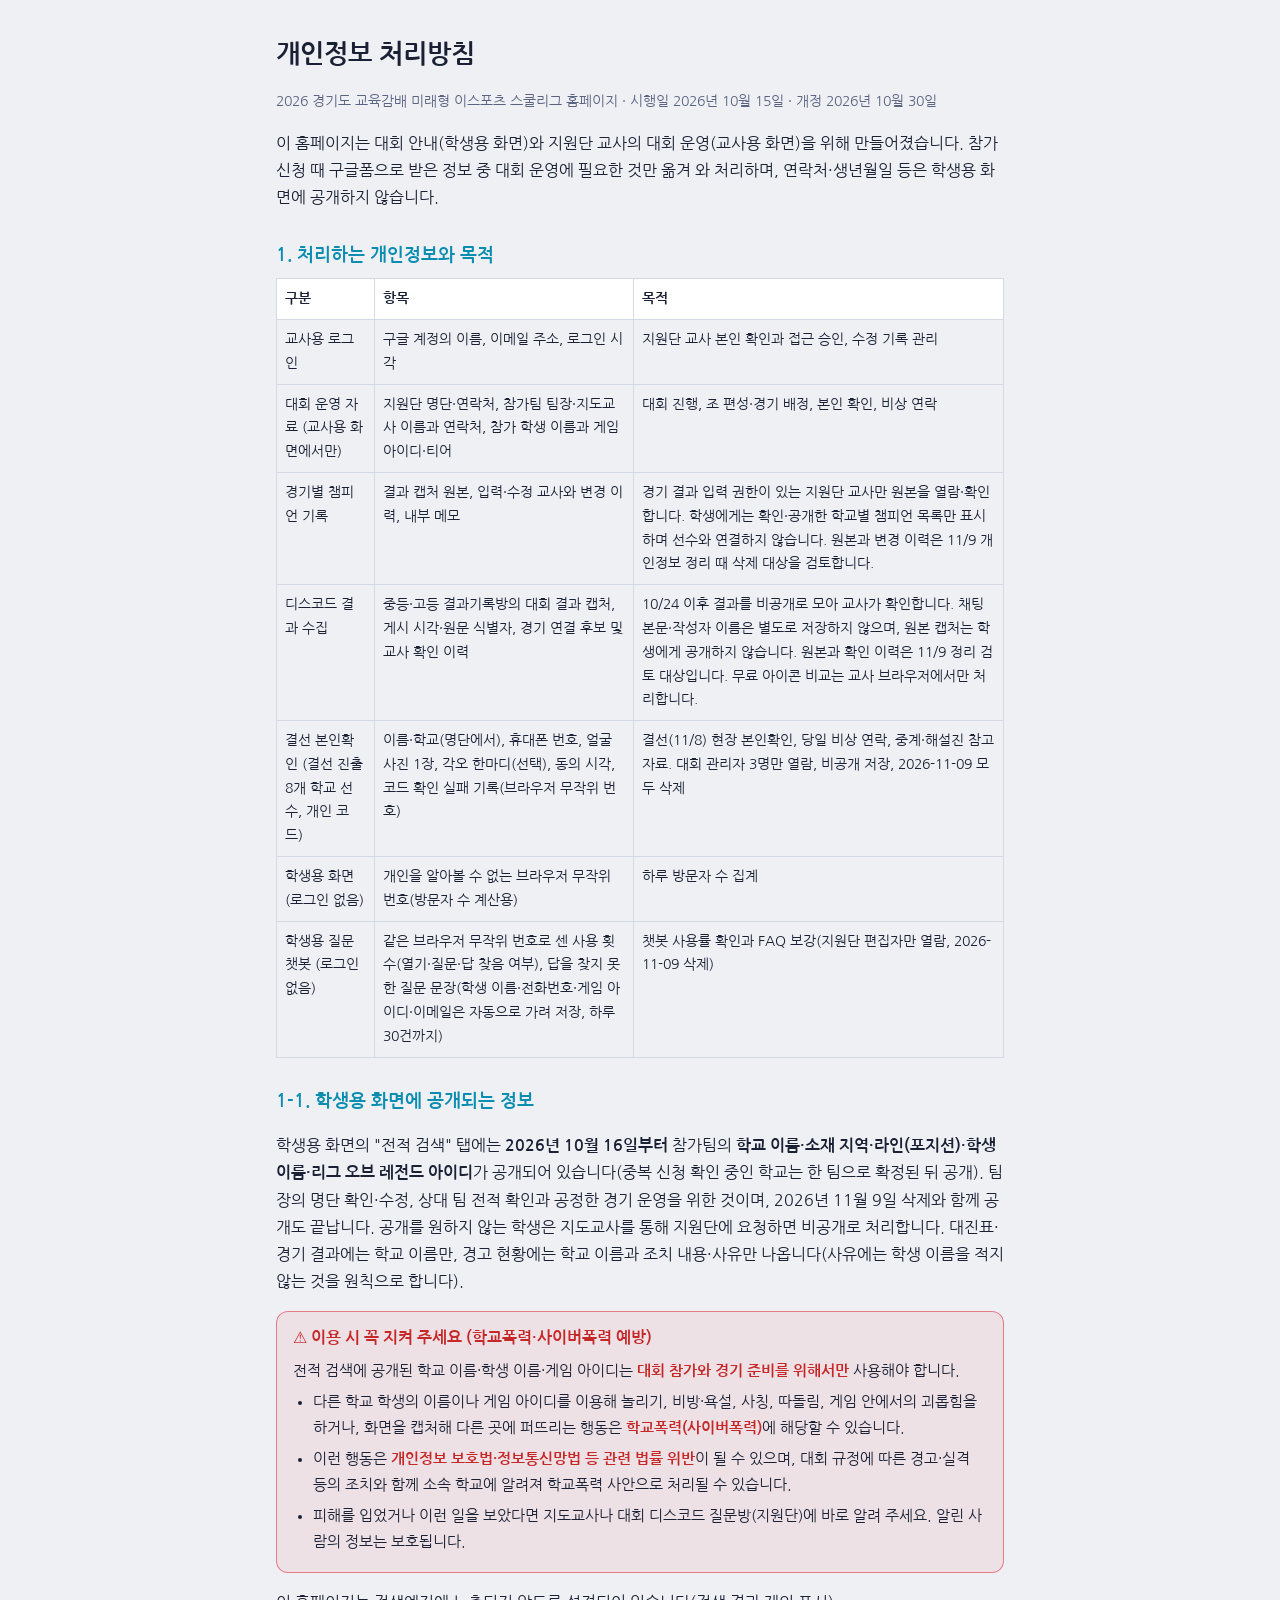
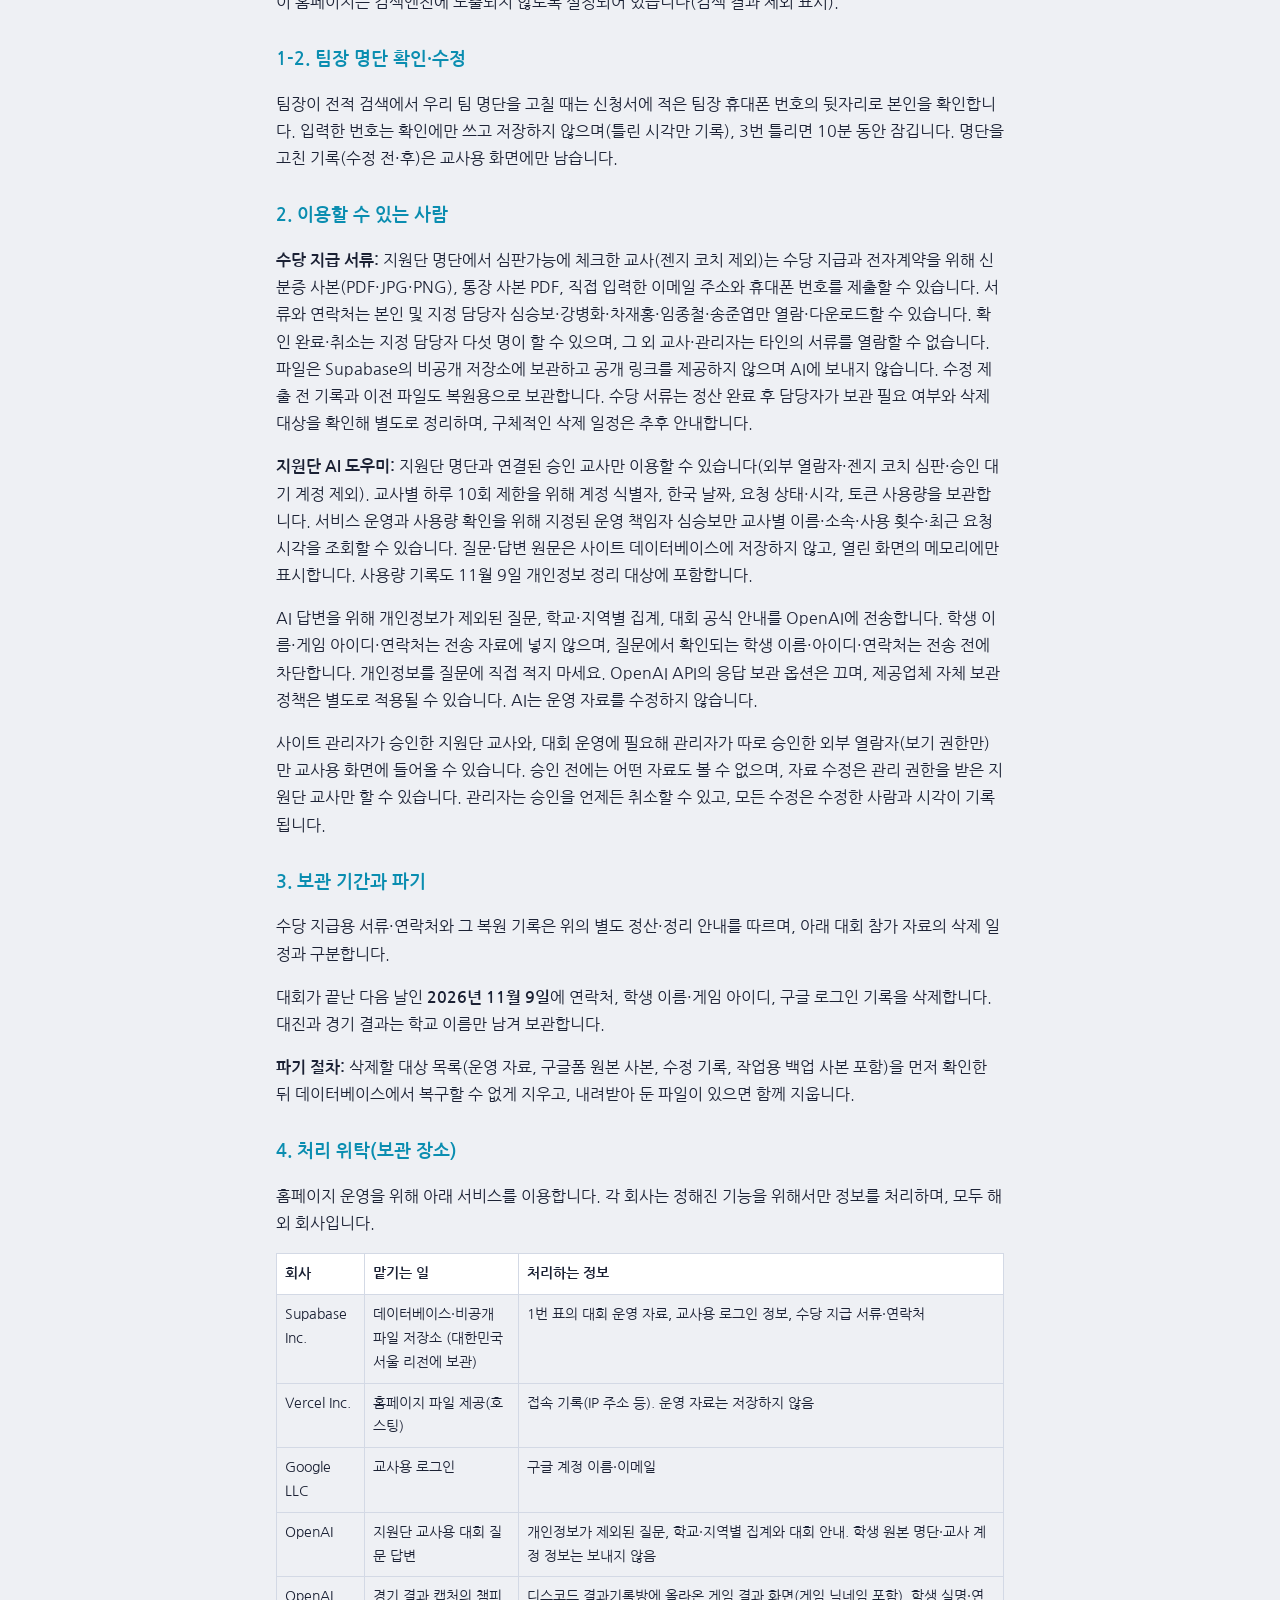
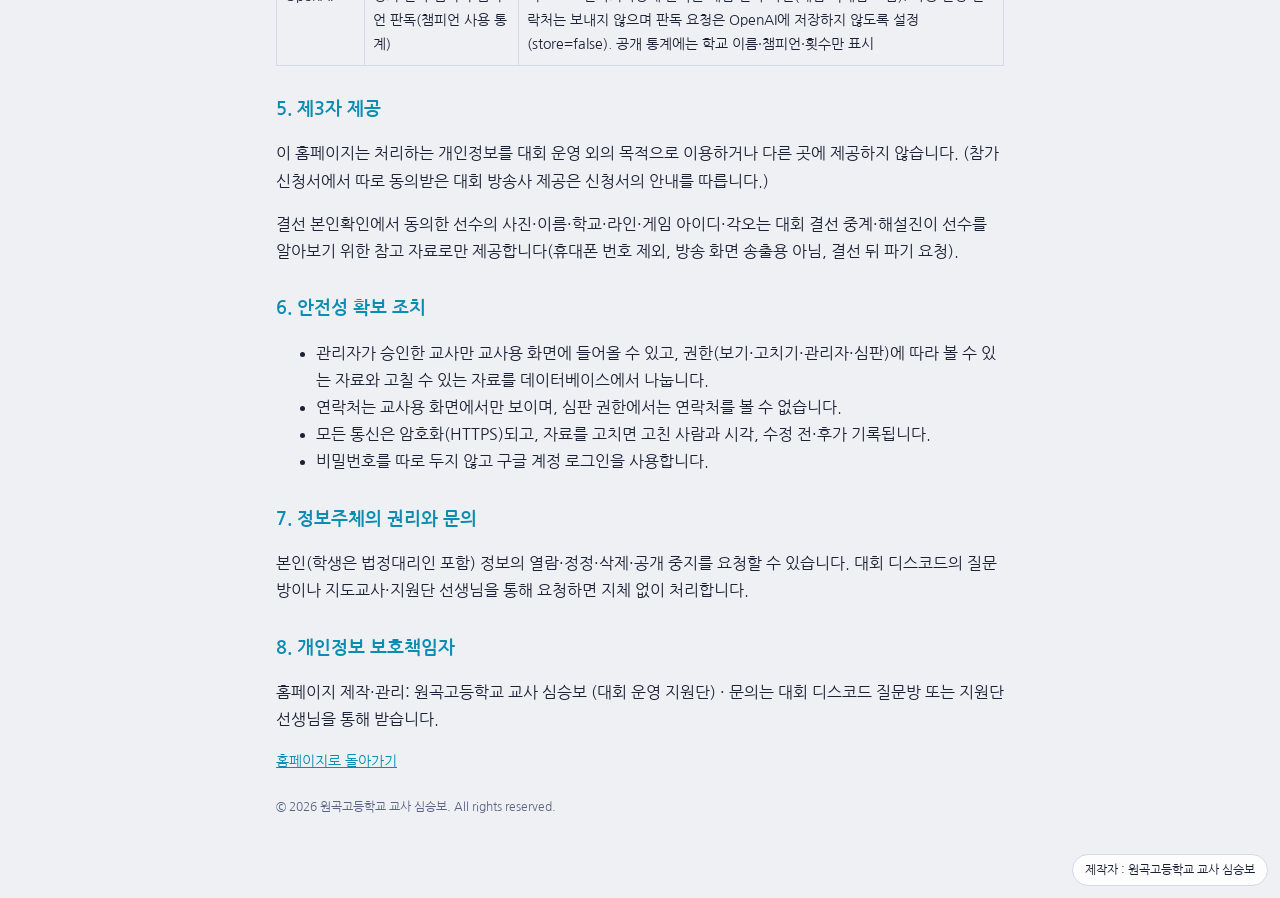
==== commit 9f48b1dd: "결선 본인확인: 결선 8개 학교 선수 개인 코드로 휴대폰 번호·얼굴 사진·각오 제출(학생 탭, 11/7 마감), 관리자 전용 확인·코드 관리·방송 참고 자료 내려받기, 처리방침 반" ====
--- a/privacy.html
+++ b/privacy.html
@@ -69,6 +69,7 @@
       <tr><td>대회 운영 자료 (교사용 화면에서만)</td><td>지원단 명단·연락처, 참가팀 팀장·지도교사 이름과 연락처, 참가 학생 이름과 게임 아이디·티어</td><td>대회 진행, 조 편성·경기 배정, 본인 확인, 비상 연락</td></tr>
       <tr><td>경기별 챔피언 기록</td><td>결과 캡처 원본, 입력·수정 교사와 변경 이력, 내부 메모</td><td>경기 결과 입력 권한이 있는 지원단 교사만 원본을 열람·확인합니다. 학생에게는 확인·공개한 학교별 챔피언 목록만 표시하며 선수와 연결하지 않습니다. 원본과 변경 이력은 11/9 개인정보 정리 때 삭제 대상을 검토합니다.</td></tr>
       <tr><td>디스코드 결과 수집</td><td>중등·고등 결과기록방의 대회 결과 캡처, 게시 시각·원문 식별자, 경기 연결 후보 및 교사 확인 이력</td><td>10/24 이후 결과를 비공개로 모아 교사가 확인합니다. 채팅 본문·작성자 이름은 별도로 저장하지 않으며, 원본 캡처는 학생에게 공개하지 않습니다. 원본과 확인 이력은 11/9 정리 검토 대상입니다. 무료 아이콘 비교는 교사 브라우저에서만 처리합니다.</td></tr>
+      <tr><td>결선 본인확인 (결선 진출 8개 학교 선수, 개인 코드)</td><td>이름·학교(명단에서), 휴대폰 번호, 얼굴 사진 1장, 각오 한마디(선택), 동의 시각, 코드 확인 실패 기록(브라우저 무작위 번호)</td><td>결선(11/8) 현장 본인확인, 당일 비상 연락, 중계·해설진 참고 자료. 대회 관리자 3명만 열람, 비공개 저장, 2026-11-09 모두 삭제</td></tr>
       <tr><td>학생용 화면 (로그인 없음)</td><td>개인을 알아볼 수 없는 브라우저 무작위 번호(방문자 수 계산용)</td><td>하루 방문자 수 집계</td></tr>
       <tr><td>학생용 질문 챗봇 (로그인 없음)</td><td>같은 브라우저 무작위 번호로 센 사용 횟수(열기·질문·답 찾음 여부), 답을 찾지 못한 질문 문장(학생 이름·전화번호·게임 아이디·이메일은 자동으로 가려 저장, 하루 30건까지)</td><td>챗봇 사용률 확인과 FAQ 보강(지원단 편집자만 열람, 2026-11-09 삭제)</td></tr>
     </tbody>
@@ -116,6 +117,7 @@
 
   <h2>5. 제3자 제공</h2>
   <p>이 홈페이지는 처리하는 개인정보를 대회 운영 외의 목적으로 이용하거나 다른 곳에 제공하지 않습니다. (참가 신청서에서 따로 동의받은 대회 방송사 제공은 신청서의 안내를 따릅니다.)</p>
+  <p>결선 본인확인에서 동의한 선수의 사진·이름·학교·라인·게임 아이디·각오는 대회 결선 중계·해설진이 선수를 알아보기 위한 참고 자료로만 제공합니다(휴대폰 번호 제외, 방송 화면 송출용 아님, 결선 뒤 파기 요청).</p>
 
   <h2>6. 안전성 확보 조치</h2>
   <ul>
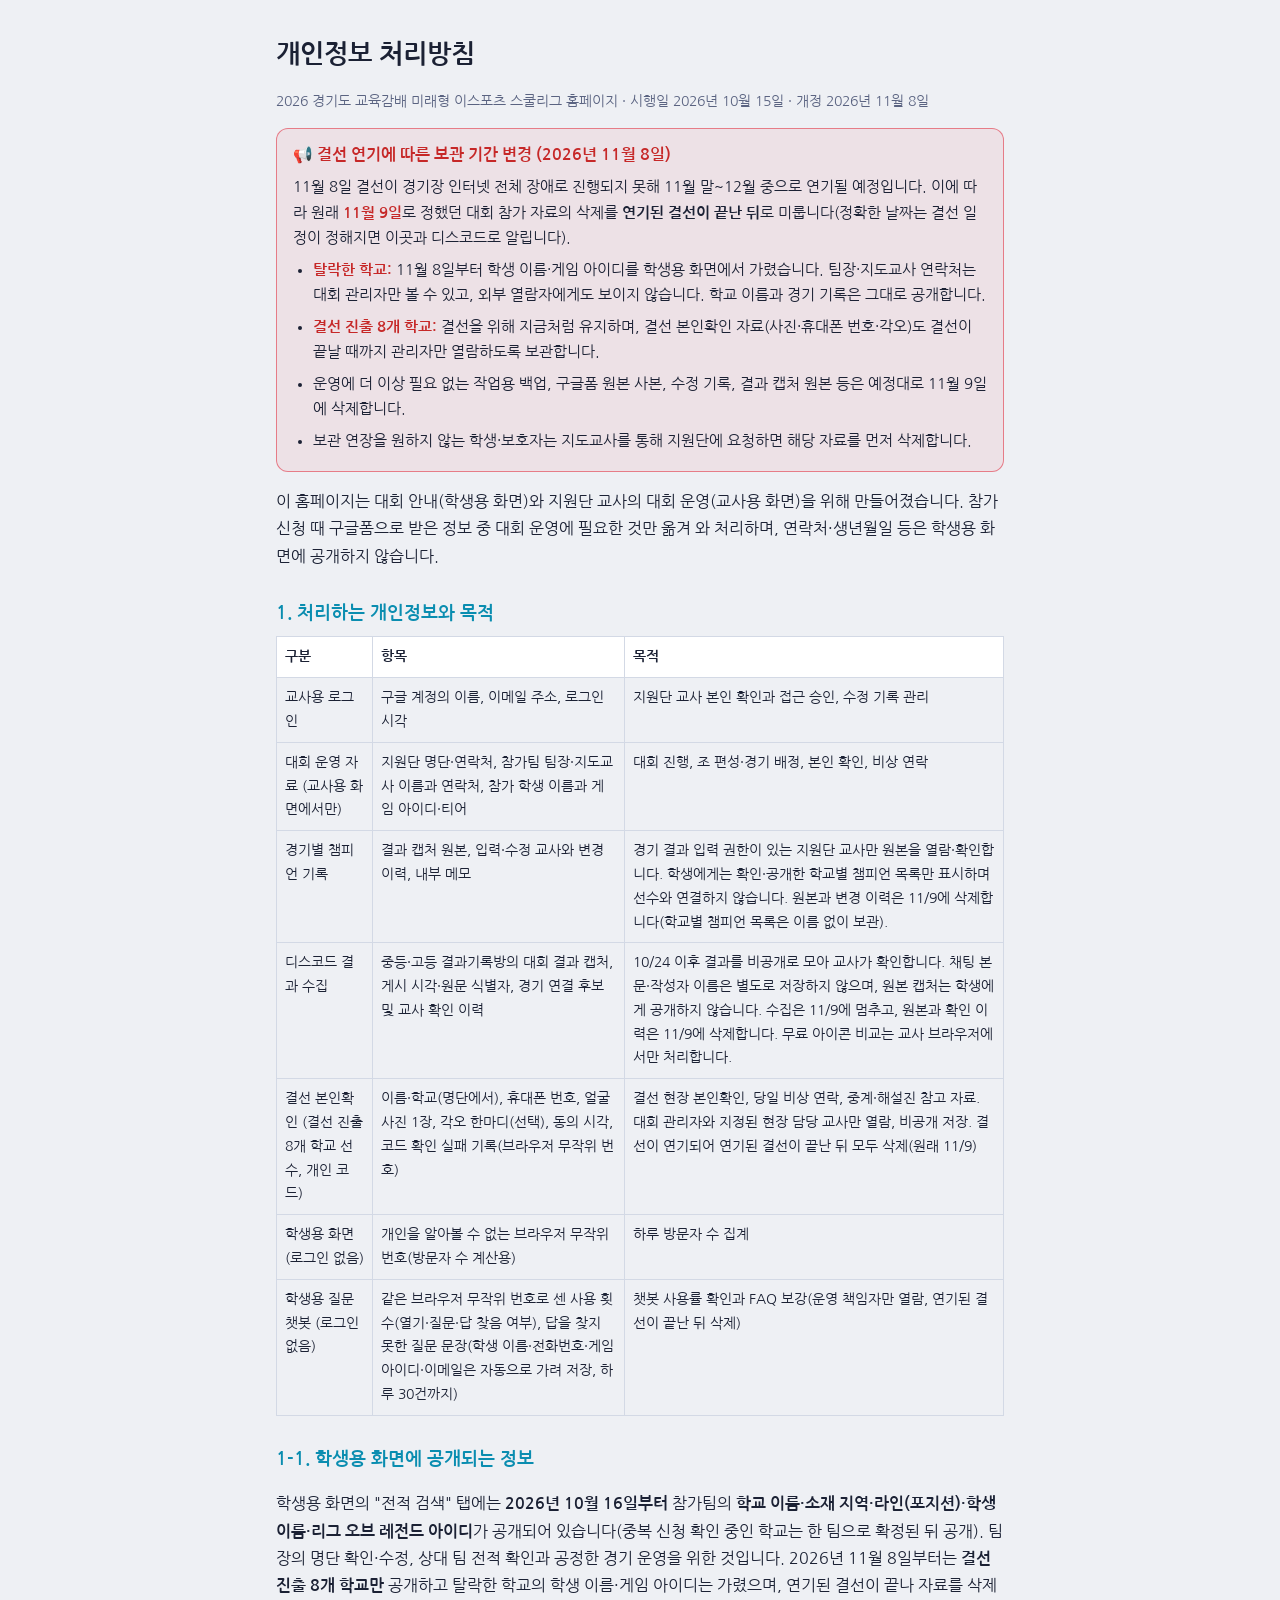
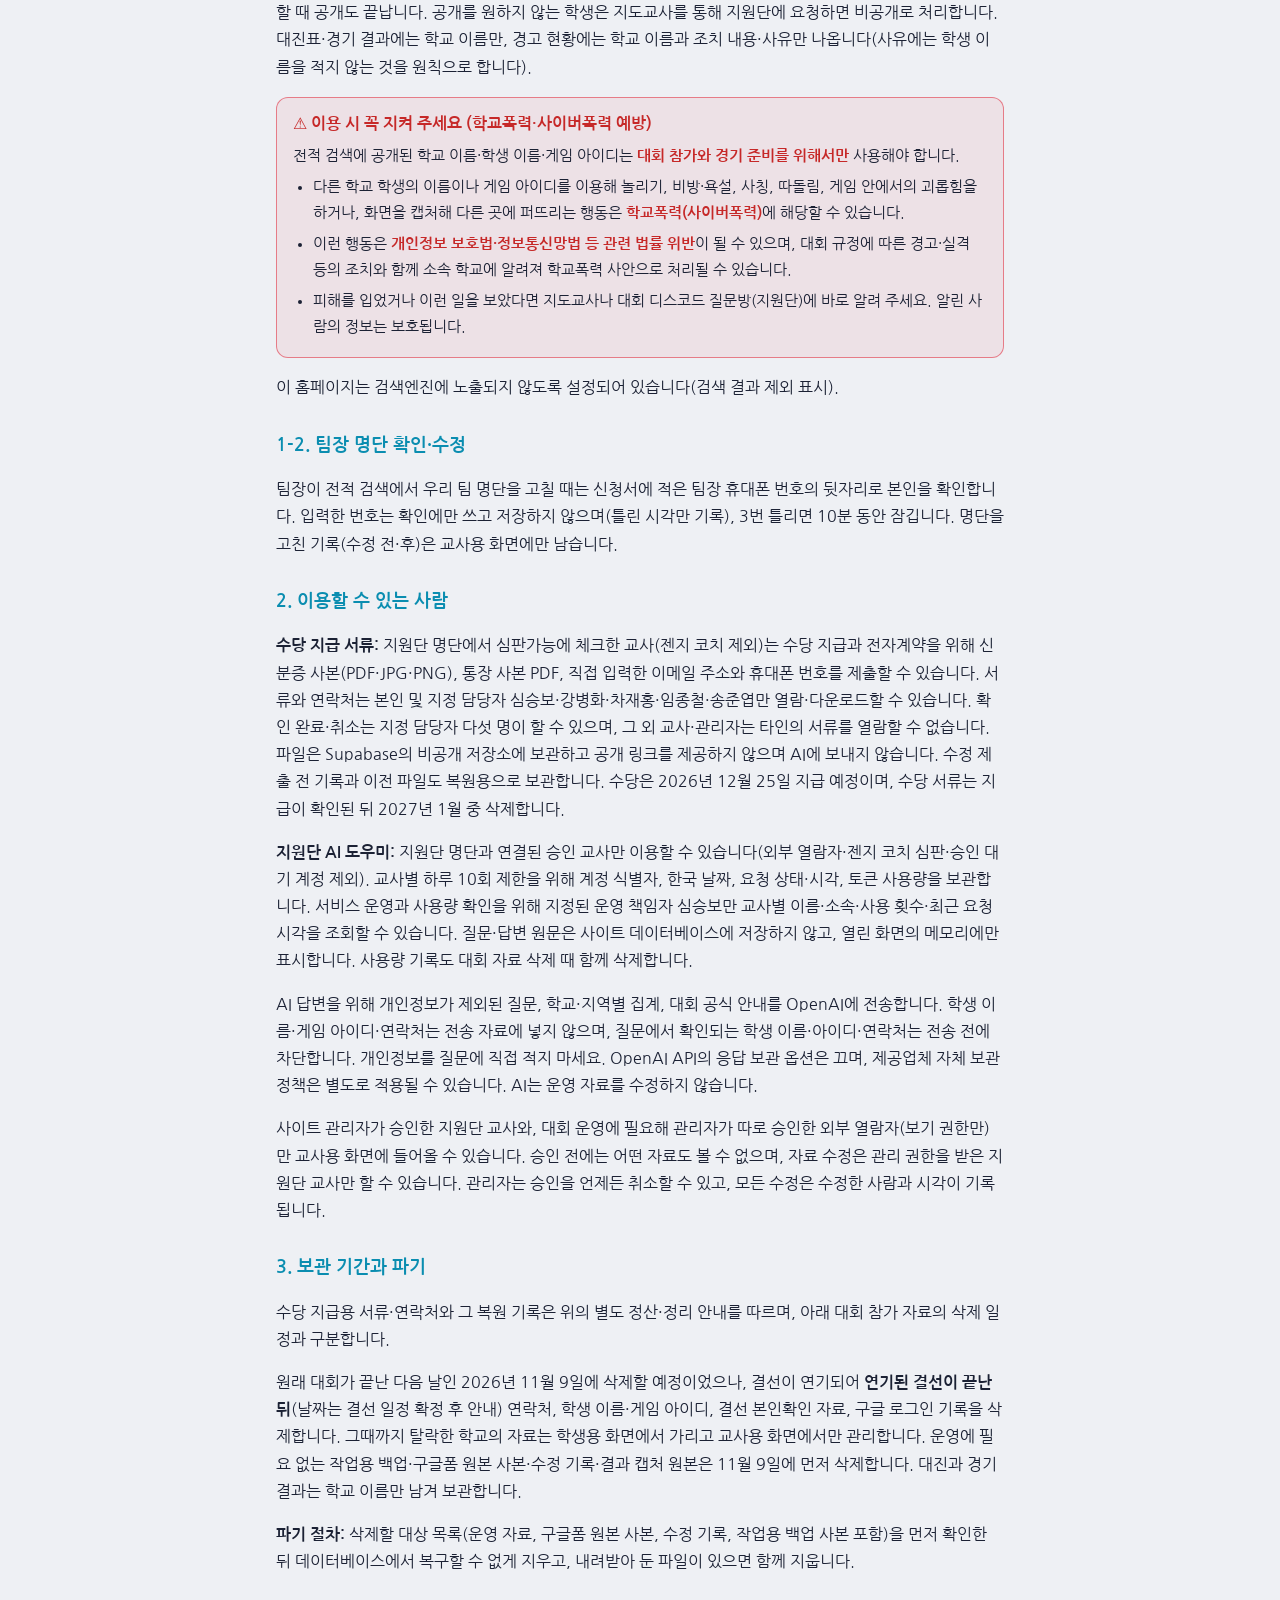
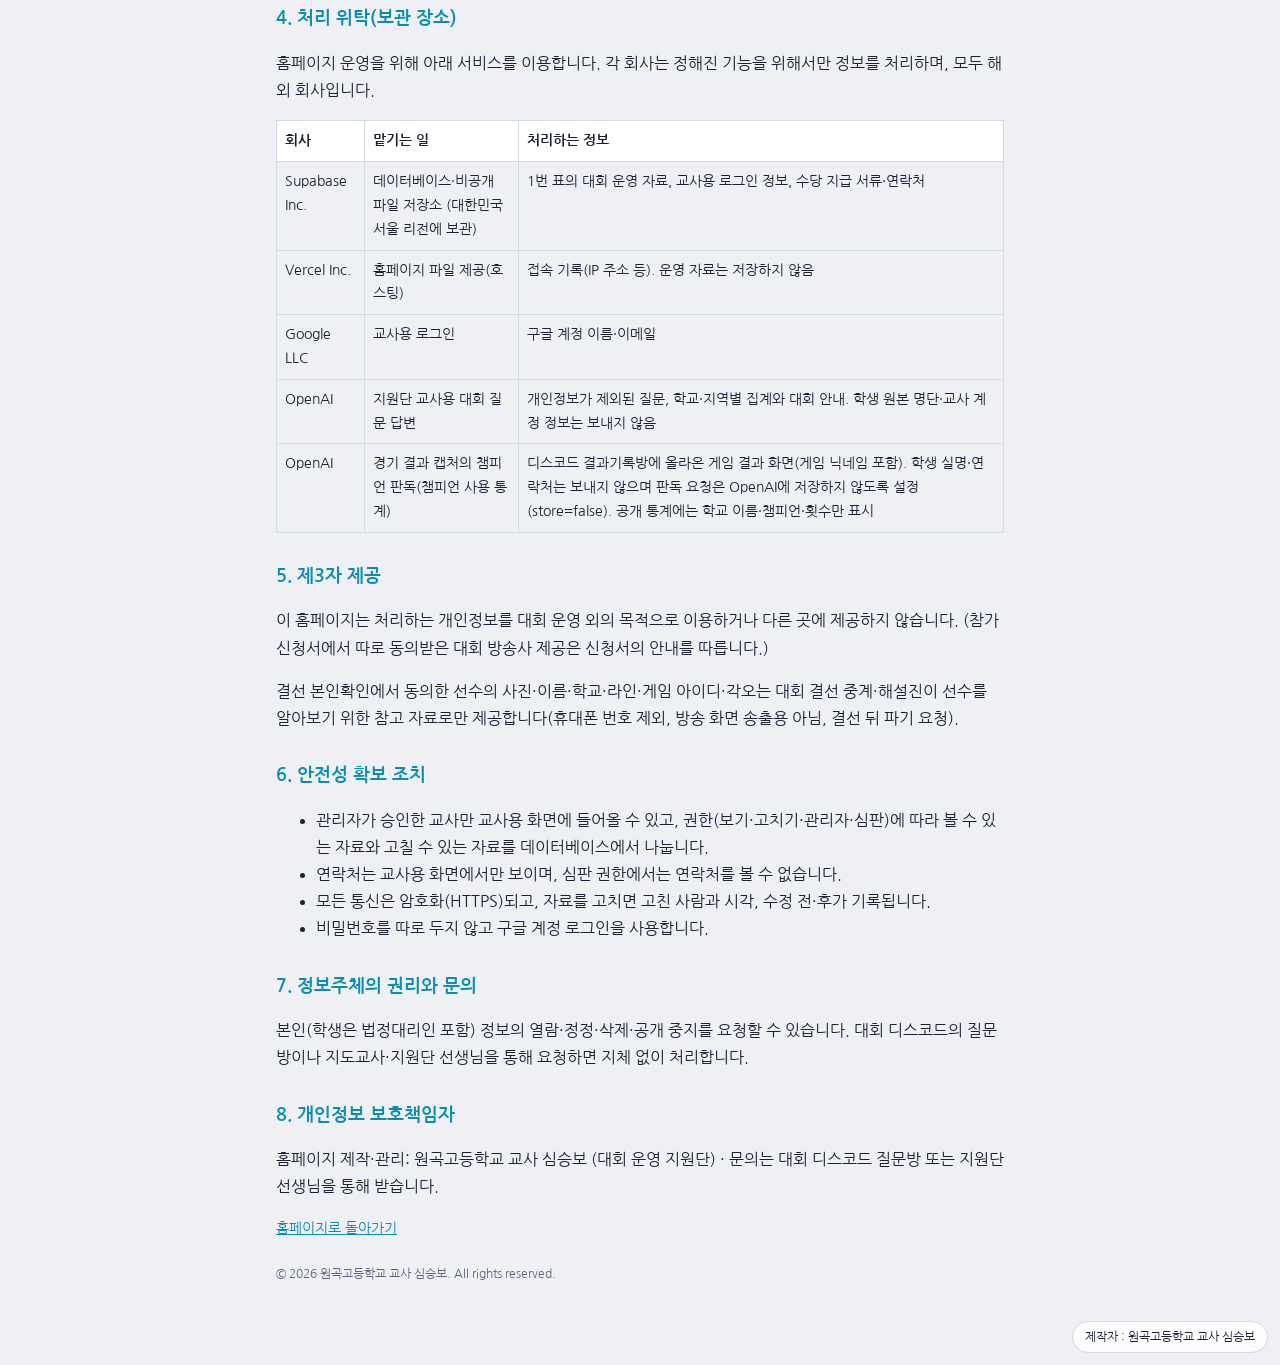
==== commit 81c0ea6a: "결선 연기: 학생 화면은 결선 진출 8개 학교만 명단 공개(탈락 학교 이름·아이디 가림), 처리방침 보관 기간 변경 - 전적 검색: 결선 8개 학교만 표시 + 안내 문구 (서버 p" ====
--- a/privacy.html
+++ b/privacy.html
@@ -57,7 +57,18 @@
 <body>
 <main>
   <h1>개인정보 처리방침</h1>
-  <p class="note">2026 경기도 교육감배 미래형 이스포츠 스쿨리그 홈페이지 · 시행일 2026년 10월 15일 · 개정 2026년 10월 30일</p>
+  <p class="note">2026 경기도 교육감배 미래형 이스포츠 스쿨리그 홈페이지 · 시행일 2026년 10월 15일 · 개정 2026년 11월 8일</p>
+
+  <div class="warn-box" role="note">
+    <strong>📢 결선 연기에 따른 보관 기간 변경 (2026년 11월 8일)</strong>
+    <p>11월 8일 결선이 경기장 인터넷 전체 장애로 진행되지 못해 11월 말~12월 중으로 연기될 예정입니다. 이에 따라 원래 <strong>11월 9일</strong>로 정했던 대회 참가 자료의 삭제를 <strong>연기된 결선이 끝난 뒤</strong>로 미룹니다(정확한 날짜는 결선 일정이 정해지면 이곳과 디스코드로 알립니다).</p>
+    <ul>
+      <li><strong>탈락한 학교:</strong> 11월 8일부터 학생 이름·게임 아이디를 학생용 화면에서 가렸습니다. 팀장·지도교사 연락처는 대회 관리자만 볼 수 있고, 외부 열람자에게도 보이지 않습니다. 학교 이름과 경기 기록은 그대로 공개합니다.</li>
+      <li><strong>결선 진출 8개 학교:</strong> 결선을 위해 지금처럼 유지하며, 결선 본인확인 자료(사진·휴대폰 번호·각오)도 결선이 끝날 때까지 관리자만 열람하도록 보관합니다.</li>
+      <li>운영에 더 이상 필요 없는 작업용 백업, 구글폼 원본 사본, 수정 기록, 결과 캡처 원본 등은 예정대로 11월 9일에 삭제합니다.</li>
+      <li>보관 연장을 원하지 않는 학생·보호자는 지도교사를 통해 지원단에 요청하면 해당 자료를 먼저 삭제합니다.</li>
+    </ul>
+  </div>
 
   <p>이 홈페이지는 대회 안내(학생용 화면)와 지원단 교사의 대회 운영(교사용 화면)을 위해 만들어졌습니다. 참가 신청 때 구글폼으로 받은 정보 중 대회 운영에 필요한 것만 옮겨 와 처리하며, 연락처·생년월일 등은 학생용 화면에 공개하지 않습니다.</p>
 
@@ -67,16 +78,16 @@
     <tbody>
       <tr><td>교사용 로그인</td><td>구글 계정의 이름, 이메일 주소, 로그인 시각</td><td>지원단 교사 본인 확인과 접근 승인, 수정 기록 관리</td></tr>
       <tr><td>대회 운영 자료 (교사용 화면에서만)</td><td>지원단 명단·연락처, 참가팀 팀장·지도교사 이름과 연락처, 참가 학생 이름과 게임 아이디·티어</td><td>대회 진행, 조 편성·경기 배정, 본인 확인, 비상 연락</td></tr>
-      <tr><td>경기별 챔피언 기록</td><td>결과 캡처 원본, 입력·수정 교사와 변경 이력, 내부 메모</td><td>경기 결과 입력 권한이 있는 지원단 교사만 원본을 열람·확인합니다. 학생에게는 확인·공개한 학교별 챔피언 목록만 표시하며 선수와 연결하지 않습니다. 원본과 변경 이력은 11/9 개인정보 정리 때 삭제 대상을 검토합니다.</td></tr>
-      <tr><td>디스코드 결과 수집</td><td>중등·고등 결과기록방의 대회 결과 캡처, 게시 시각·원문 식별자, 경기 연결 후보 및 교사 확인 이력</td><td>10/24 이후 결과를 비공개로 모아 교사가 확인합니다. 채팅 본문·작성자 이름은 별도로 저장하지 않으며, 원본 캡처는 학생에게 공개하지 않습니다. 원본과 확인 이력은 11/9 정리 검토 대상입니다. 무료 아이콘 비교는 교사 브라우저에서만 처리합니다.</td></tr>
-      <tr><td>결선 본인확인 (결선 진출 8개 학교 선수, 개인 코드)</td><td>이름·학교(명단에서), 휴대폰 번호, 얼굴 사진 1장, 각오 한마디(선택), 동의 시각, 코드 확인 실패 기록(브라우저 무작위 번호)</td><td>결선(11/8) 현장 본인확인, 당일 비상 연락, 중계·해설진 참고 자료. 대회 관리자 3명만 열람, 비공개 저장, 2026-11-09 모두 삭제</td></tr>
+      <tr><td>경기별 챔피언 기록</td><td>결과 캡처 원본, 입력·수정 교사와 변경 이력, 내부 메모</td><td>경기 결과 입력 권한이 있는 지원단 교사만 원본을 열람·확인합니다. 학생에게는 확인·공개한 학교별 챔피언 목록만 표시하며 선수와 연결하지 않습니다. 원본과 변경 이력은 11/9에 삭제합니다(학교별 챔피언 목록은 이름 없이 보관).</td></tr>
+      <tr><td>디스코드 결과 수집</td><td>중등·고등 결과기록방의 대회 결과 캡처, 게시 시각·원문 식별자, 경기 연결 후보 및 교사 확인 이력</td><td>10/24 이후 결과를 비공개로 모아 교사가 확인합니다. 채팅 본문·작성자 이름은 별도로 저장하지 않으며, 원본 캡처는 학생에게 공개하지 않습니다. 수집은 11/9에 멈추고, 원본과 확인 이력은 11/9에 삭제합니다. 무료 아이콘 비교는 교사 브라우저에서만 처리합니다.</td></tr>
+      <tr><td>결선 본인확인 (결선 진출 8개 학교 선수, 개인 코드)</td><td>이름·학교(명단에서), 휴대폰 번호, 얼굴 사진 1장, 각오 한마디(선택), 동의 시각, 코드 확인 실패 기록(브라우저 무작위 번호)</td><td>결선 현장 본인확인, 당일 비상 연락, 중계·해설진 참고 자료. 대회 관리자와 지정된 현장 담당 교사만 열람, 비공개 저장. 결선이 연기되어 연기된 결선이 끝난 뒤 모두 삭제(원래 11/9)</td></tr>
       <tr><td>학생용 화면 (로그인 없음)</td><td>개인을 알아볼 수 없는 브라우저 무작위 번호(방문자 수 계산용)</td><td>하루 방문자 수 집계</td></tr>
-      <tr><td>학생용 질문 챗봇 (로그인 없음)</td><td>같은 브라우저 무작위 번호로 센 사용 횟수(열기·질문·답 찾음 여부), 답을 찾지 못한 질문 문장(학생 이름·전화번호·게임 아이디·이메일은 자동으로 가려 저장, 하루 30건까지)</td><td>챗봇 사용률 확인과 FAQ 보강(지원단 편집자만 열람, 2026-11-09 삭제)</td></tr>
+      <tr><td>학생용 질문 챗봇 (로그인 없음)</td><td>같은 브라우저 무작위 번호로 센 사용 횟수(열기·질문·답 찾음 여부), 답을 찾지 못한 질문 문장(학생 이름·전화번호·게임 아이디·이메일은 자동으로 가려 저장, 하루 30건까지)</td><td>챗봇 사용률 확인과 FAQ 보강(운영 책임자만 열람, 연기된 결선이 끝난 뒤 삭제)</td></tr>
     </tbody>
   </table>
 
   <h2>1-1. 학생용 화면에 공개되는 정보</h2>
-  <p>학생용 화면의 "전적 검색" 탭에는 <strong>2026년 10월 16일부터</strong> 참가팀의 <strong>학교 이름·소재 지역·라인(포지션)·학생 이름·리그 오브 레전드 아이디</strong>가 공개되어 있습니다(중복 신청 확인 중인 학교는 한 팀으로 확정된 뒤 공개). 팀장의 명단 확인·수정, 상대 팀 전적 확인과 공정한 경기 운영을 위한 것이며, 2026년 11월 9일 삭제와 함께 공개도 끝납니다. 공개를 원하지 않는 학생은 지도교사를 통해 지원단에 요청하면 비공개로 처리합니다. 대진표·경기 결과에는 학교 이름만, 경고 현황에는 학교 이름과 조치 내용·사유만 나옵니다(사유에는 학생 이름을 적지 않는 것을 원칙으로 합니다).</p>
+  <p>학생용 화면의 "전적 검색" 탭에는 <strong>2026년 10월 16일부터</strong> 참가팀의 <strong>학교 이름·소재 지역·라인(포지션)·학생 이름·리그 오브 레전드 아이디</strong>가 공개되어 있습니다(중복 신청 확인 중인 학교는 한 팀으로 확정된 뒤 공개). 팀장의 명단 확인·수정, 상대 팀 전적 확인과 공정한 경기 운영을 위한 것입니다. 2026년 11월 8일부터는 <strong>결선 진출 8개 학교만</strong> 공개하고 탈락한 학교의 학생 이름·게임 아이디는 가렸으며, 연기된 결선이 끝나 자료를 삭제할 때 공개도 끝납니다. 공개를 원하지 않는 학생은 지도교사를 통해 지원단에 요청하면 비공개로 처리합니다. 대진표·경기 결과에는 학교 이름만, 경고 현황에는 학교 이름과 조치 내용·사유만 나옵니다(사유에는 학생 이름을 적지 않는 것을 원칙으로 합니다).</p>
   <div class="warn-box" role="note">
     <strong>⚠️ 이용 시 꼭 지켜 주세요 (학교폭력·사이버폭력 예방)</strong>
     <p>전적 검색에 공개된 학교 이름·학생 이름·게임 아이디는 <strong>대회 참가와 경기 준비를 위해서만</strong> 사용해야 합니다.</p>
@@ -92,14 +103,14 @@
   <p>팀장이 전적 검색에서 우리 팀 명단을 고칠 때는 신청서에 적은 팀장 휴대폰 번호의 뒷자리로 본인을 확인합니다. 입력한 번호는 확인에만 쓰고 저장하지 않으며(틀린 시각만 기록), 3번 틀리면 10분 동안 잠깁니다. 명단을 고친 기록(수정 전·후)은 교사용 화면에만 남습니다.</p>
 
   <h2>2. 이용할 수 있는 사람</h2>
-  <p><strong>수당 지급 서류:</strong> 지원단 명단에서 심판가능에 체크한 교사(젠지 코치 제외)는 수당 지급과 전자계약을 위해 신분증 사본(PDF·JPG·PNG), 통장 사본 PDF, 직접 입력한 이메일 주소와 휴대폰 번호를 제출할 수 있습니다. 서류와 연락처는 본인 및 지정 담당자 심승보·강병화·차재홍·임종철·송준엽만 열람·다운로드할 수 있습니다. 확인 완료·취소는 지정 담당자 다섯 명이 할 수 있으며, 그 외 교사·관리자는 타인의 서류를 열람할 수 없습니다. 파일은 Supabase의 비공개 저장소에 보관하고 공개 링크를 제공하지 않으며 AI에 보내지 않습니다. 수정 제출 전 기록과 이전 파일도 복원용으로 보관합니다. 수당 서류는 정산 완료 후 담당자가 보관 필요 여부와 삭제 대상을 확인해 별도로 정리하며, 구체적인 삭제 일정은 추후 안내합니다.</p>
-  <p><strong>지원단 AI 도우미:</strong> 지원단 명단과 연결된 승인 교사만 이용할 수 있습니다(외부 열람자·젠지 코치 심판·승인 대기 계정 제외). 교사별 하루 10회 제한을 위해 계정 식별자, 한국 날짜, 요청 상태·시각, 토큰 사용량을 보관합니다. 서비스 운영과 사용량 확인을 위해 지정된 운영 책임자 심승보만 교사별 이름·소속·사용 횟수·최근 요청 시각을 조회할 수 있습니다. 질문·답변 원문은 사이트 데이터베이스에 저장하지 않고, 열린 화면의 메모리에만 표시합니다. 사용량 기록도 11월 9일 개인정보 정리 대상에 포함합니다.</p>
+  <p><strong>수당 지급 서류:</strong> 지원단 명단에서 심판가능에 체크한 교사(젠지 코치 제외)는 수당 지급과 전자계약을 위해 신분증 사본(PDF·JPG·PNG), 통장 사본 PDF, 직접 입력한 이메일 주소와 휴대폰 번호를 제출할 수 있습니다. 서류와 연락처는 본인 및 지정 담당자 심승보·강병화·차재홍·임종철·송준엽만 열람·다운로드할 수 있습니다. 확인 완료·취소는 지정 담당자 다섯 명이 할 수 있으며, 그 외 교사·관리자는 타인의 서류를 열람할 수 없습니다. 파일은 Supabase의 비공개 저장소에 보관하고 공개 링크를 제공하지 않으며 AI에 보내지 않습니다. 수정 제출 전 기록과 이전 파일도 복원용으로 보관합니다. 수당은 2026년 12월 25일 지급 예정이며, 수당 서류는 지급이 확인된 뒤 2027년 1월 중 삭제합니다.</p>
+  <p><strong>지원단 AI 도우미:</strong> 지원단 명단과 연결된 승인 교사만 이용할 수 있습니다(외부 열람자·젠지 코치 심판·승인 대기 계정 제외). 교사별 하루 10회 제한을 위해 계정 식별자, 한국 날짜, 요청 상태·시각, 토큰 사용량을 보관합니다. 서비스 운영과 사용량 확인을 위해 지정된 운영 책임자 심승보만 교사별 이름·소속·사용 횟수·최근 요청 시각을 조회할 수 있습니다. 질문·답변 원문은 사이트 데이터베이스에 저장하지 않고, 열린 화면의 메모리에만 표시합니다. 사용량 기록도 대회 자료 삭제 때 함께 삭제합니다.</p>
   <p>AI 답변을 위해 개인정보가 제외된 질문, 학교·지역별 집계, 대회 공식 안내를 OpenAI에 전송합니다. 학생 이름·게임 아이디·연락처는 전송 자료에 넣지 않으며, 질문에서 확인되는 학생 이름·아이디·연락처는 전송 전에 차단합니다. 개인정보를 질문에 직접 적지 마세요. OpenAI API의 응답 보관 옵션은 끄며, 제공업체 자체 보관 정책은 별도로 적용될 수 있습니다. AI는 운영 자료를 수정하지 않습니다.</p>
   <p>사이트 관리자가 승인한 지원단 교사와, 대회 운영에 필요해 관리자가 따로 승인한 외부 열람자(보기 권한만)만 교사용 화면에 들어올 수 있습니다. 승인 전에는 어떤 자료도 볼 수 없으며, 자료 수정은 관리 권한을 받은 지원단 교사만 할 수 있습니다. 관리자는 승인을 언제든 취소할 수 있고, 모든 수정은 수정한 사람과 시각이 기록됩니다.</p>
 
   <h2>3. 보관 기간과 파기</h2>
   <p>수당 지급용 서류·연락처와 그 복원 기록은 위의 별도 정산·정리 안내를 따르며, 아래 대회 참가 자료의 삭제 일정과 구분합니다.</p>
-  <p>대회가 끝난 다음 날인 <strong>2026년 11월 9일</strong>에 연락처, 학생 이름·게임 아이디, 구글 로그인 기록을 삭제합니다. 대진과 경기 결과는 학교 이름만 남겨 보관합니다.</p>
+  <p>원래 대회가 끝난 다음 날인 2026년 11월 9일에 삭제할 예정이었으나, 결선이 연기되어 <strong>연기된 결선이 끝난 뒤</strong>(날짜는 결선 일정 확정 후 안내) 연락처, 학생 이름·게임 아이디, 결선 본인확인 자료, 구글 로그인 기록을 삭제합니다. 그때까지 탈락한 학교의 자료는 학생용 화면에서 가리고 교사용 화면에서만 관리합니다. 운영에 필요 없는 작업용 백업·구글폼 원본 사본·수정 기록·결과 캡처 원본은 11월 9일에 먼저 삭제합니다. 대진과 경기 결과는 학교 이름만 남겨 보관합니다.</p>
   <p><strong>파기 절차:</strong> 삭제할 대상 목록(운영 자료, 구글폼 원본 사본, 수정 기록, 작업용 백업 사본 포함)을 먼저 확인한 뒤 데이터베이스에서 복구할 수 없게 지우고, 내려받아 둔 파일이 있으면 함께 지웁니다.</p>
 
   <h2>4. 처리 위탁(보관 장소)</h2>
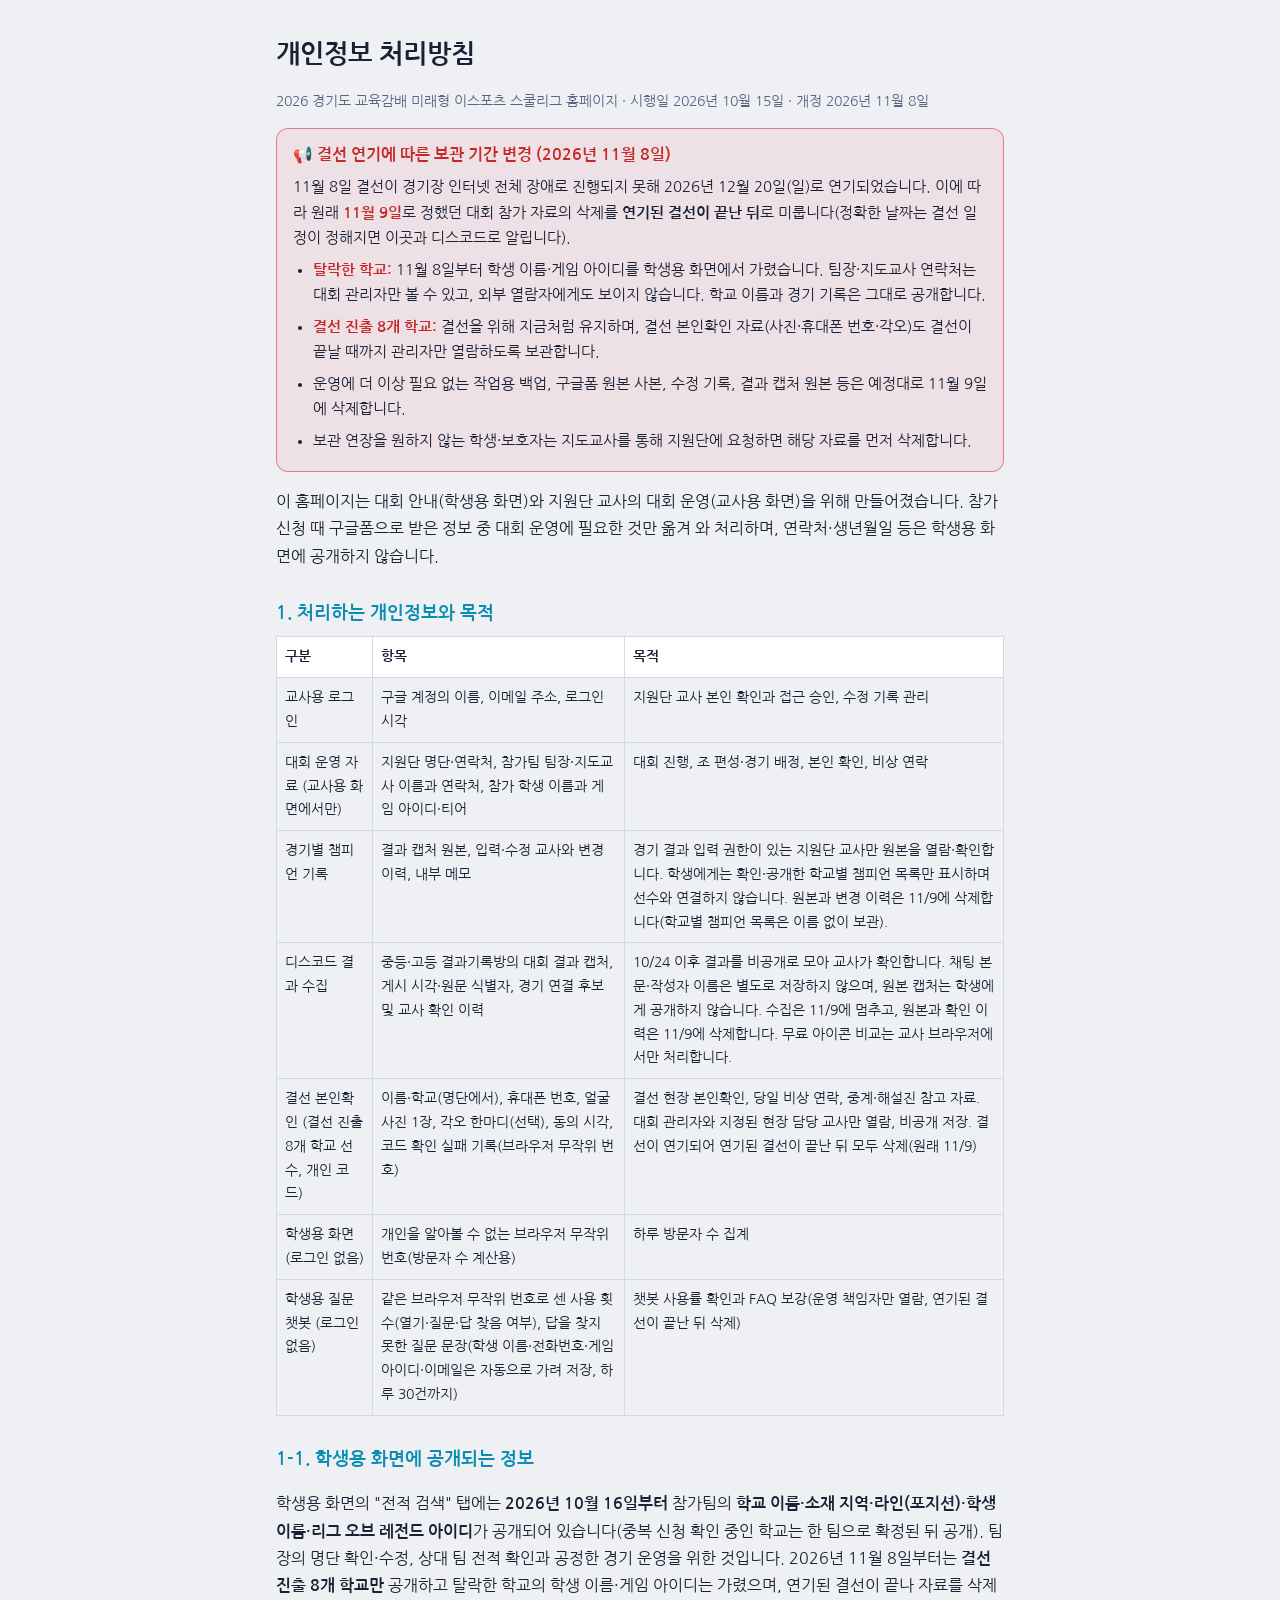
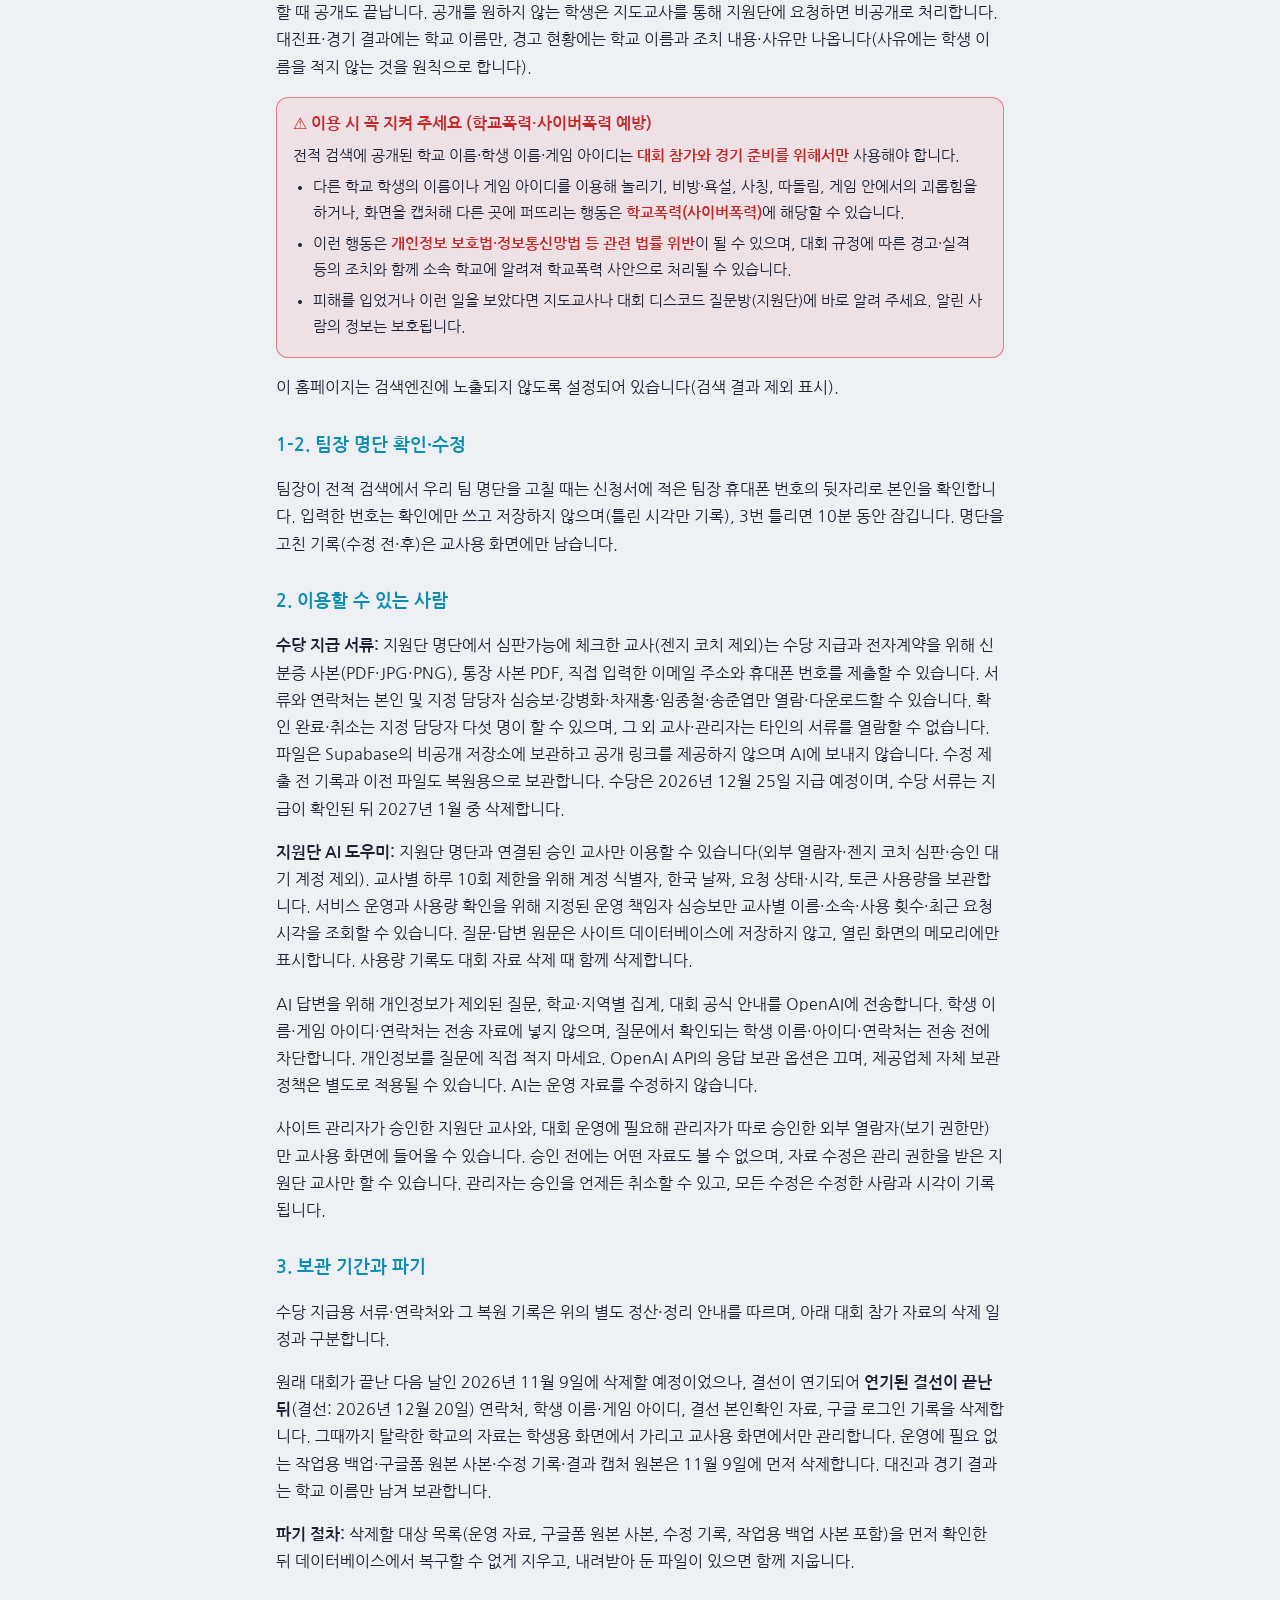
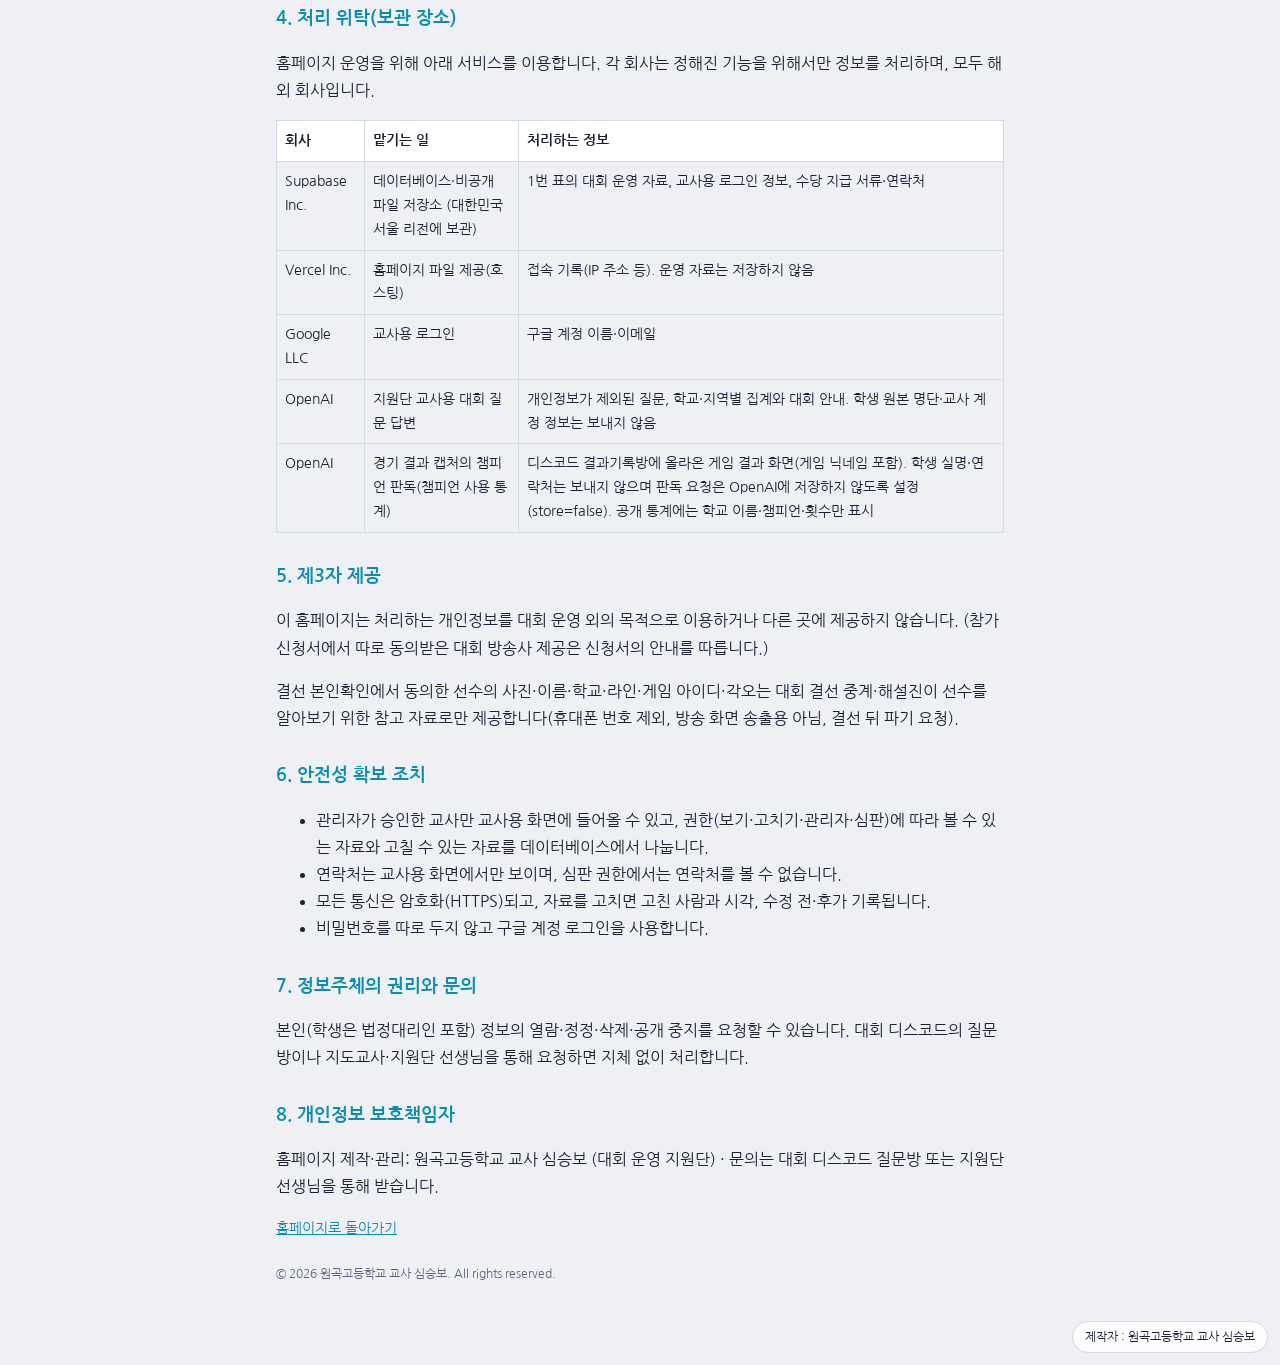
==== commit b794f05a: "결선 일정 확정 반영: 12/20(일) 11:00~16:00 젠지글로벌아카데미(홈 D-Day·일정·대진표·진행 단계·FAQ·챗봇·처리방침) Co-Authored-By: Claude" ====
--- a/privacy.html
+++ b/privacy.html
@@ -61,7 +61,7 @@
 
   <div class="warn-box" role="note">
     <strong>📢 결선 연기에 따른 보관 기간 변경 (2026년 11월 8일)</strong>
-    <p>11월 8일 결선이 경기장 인터넷 전체 장애로 진행되지 못해 11월 말~12월 중으로 연기될 예정입니다. 이에 따라 원래 <strong>11월 9일</strong>로 정했던 대회 참가 자료의 삭제를 <strong>연기된 결선이 끝난 뒤</strong>로 미룹니다(정확한 날짜는 결선 일정이 정해지면 이곳과 디스코드로 알립니다).</p>
+    <p>11월 8일 결선이 경기장 인터넷 전체 장애로 진행되지 못해 2026년 12월 20일(일)로 연기되었습니다. 이에 따라 원래 <strong>11월 9일</strong>로 정했던 대회 참가 자료의 삭제를 <strong>연기된 결선이 끝난 뒤</strong>로 미룹니다(정확한 날짜는 결선 일정이 정해지면 이곳과 디스코드로 알립니다).</p>
     <ul>
       <li><strong>탈락한 학교:</strong> 11월 8일부터 학생 이름·게임 아이디를 학생용 화면에서 가렸습니다. 팀장·지도교사 연락처는 대회 관리자만 볼 수 있고, 외부 열람자에게도 보이지 않습니다. 학교 이름과 경기 기록은 그대로 공개합니다.</li>
       <li><strong>결선 진출 8개 학교:</strong> 결선을 위해 지금처럼 유지하며, 결선 본인확인 자료(사진·휴대폰 번호·각오)도 결선이 끝날 때까지 관리자만 열람하도록 보관합니다.</li>
@@ -110,7 +110,7 @@
 
   <h2>3. 보관 기간과 파기</h2>
   <p>수당 지급용 서류·연락처와 그 복원 기록은 위의 별도 정산·정리 안내를 따르며, 아래 대회 참가 자료의 삭제 일정과 구분합니다.</p>
-  <p>원래 대회가 끝난 다음 날인 2026년 11월 9일에 삭제할 예정이었으나, 결선이 연기되어 <strong>연기된 결선이 끝난 뒤</strong>(날짜는 결선 일정 확정 후 안내) 연락처, 학생 이름·게임 아이디, 결선 본인확인 자료, 구글 로그인 기록을 삭제합니다. 그때까지 탈락한 학교의 자료는 학생용 화면에서 가리고 교사용 화면에서만 관리합니다. 운영에 필요 없는 작업용 백업·구글폼 원본 사본·수정 기록·결과 캡처 원본은 11월 9일에 먼저 삭제합니다. 대진과 경기 결과는 학교 이름만 남겨 보관합니다.</p>
+  <p>원래 대회가 끝난 다음 날인 2026년 11월 9일에 삭제할 예정이었으나, 결선이 연기되어 <strong>연기된 결선이 끝난 뒤</strong>(결선: 2026년 12월 20일) 연락처, 학생 이름·게임 아이디, 결선 본인확인 자료, 구글 로그인 기록을 삭제합니다. 그때까지 탈락한 학교의 자료는 학생용 화면에서 가리고 교사용 화면에서만 관리합니다. 운영에 필요 없는 작업용 백업·구글폼 원본 사본·수정 기록·결과 캡처 원본은 11월 9일에 먼저 삭제합니다. 대진과 경기 결과는 학교 이름만 남겨 보관합니다.</p>
   <p><strong>파기 절차:</strong> 삭제할 대상 목록(운영 자료, 구글폼 원본 사본, 수정 기록, 작업용 백업 사본 포함)을 먼저 확인한 뒤 데이터베이스에서 복구할 수 없게 지우고, 내려받아 둔 파일이 있으면 함께 지웁니다.</p>
 
   <h2>4. 처리 위탁(보관 장소)</h2>
